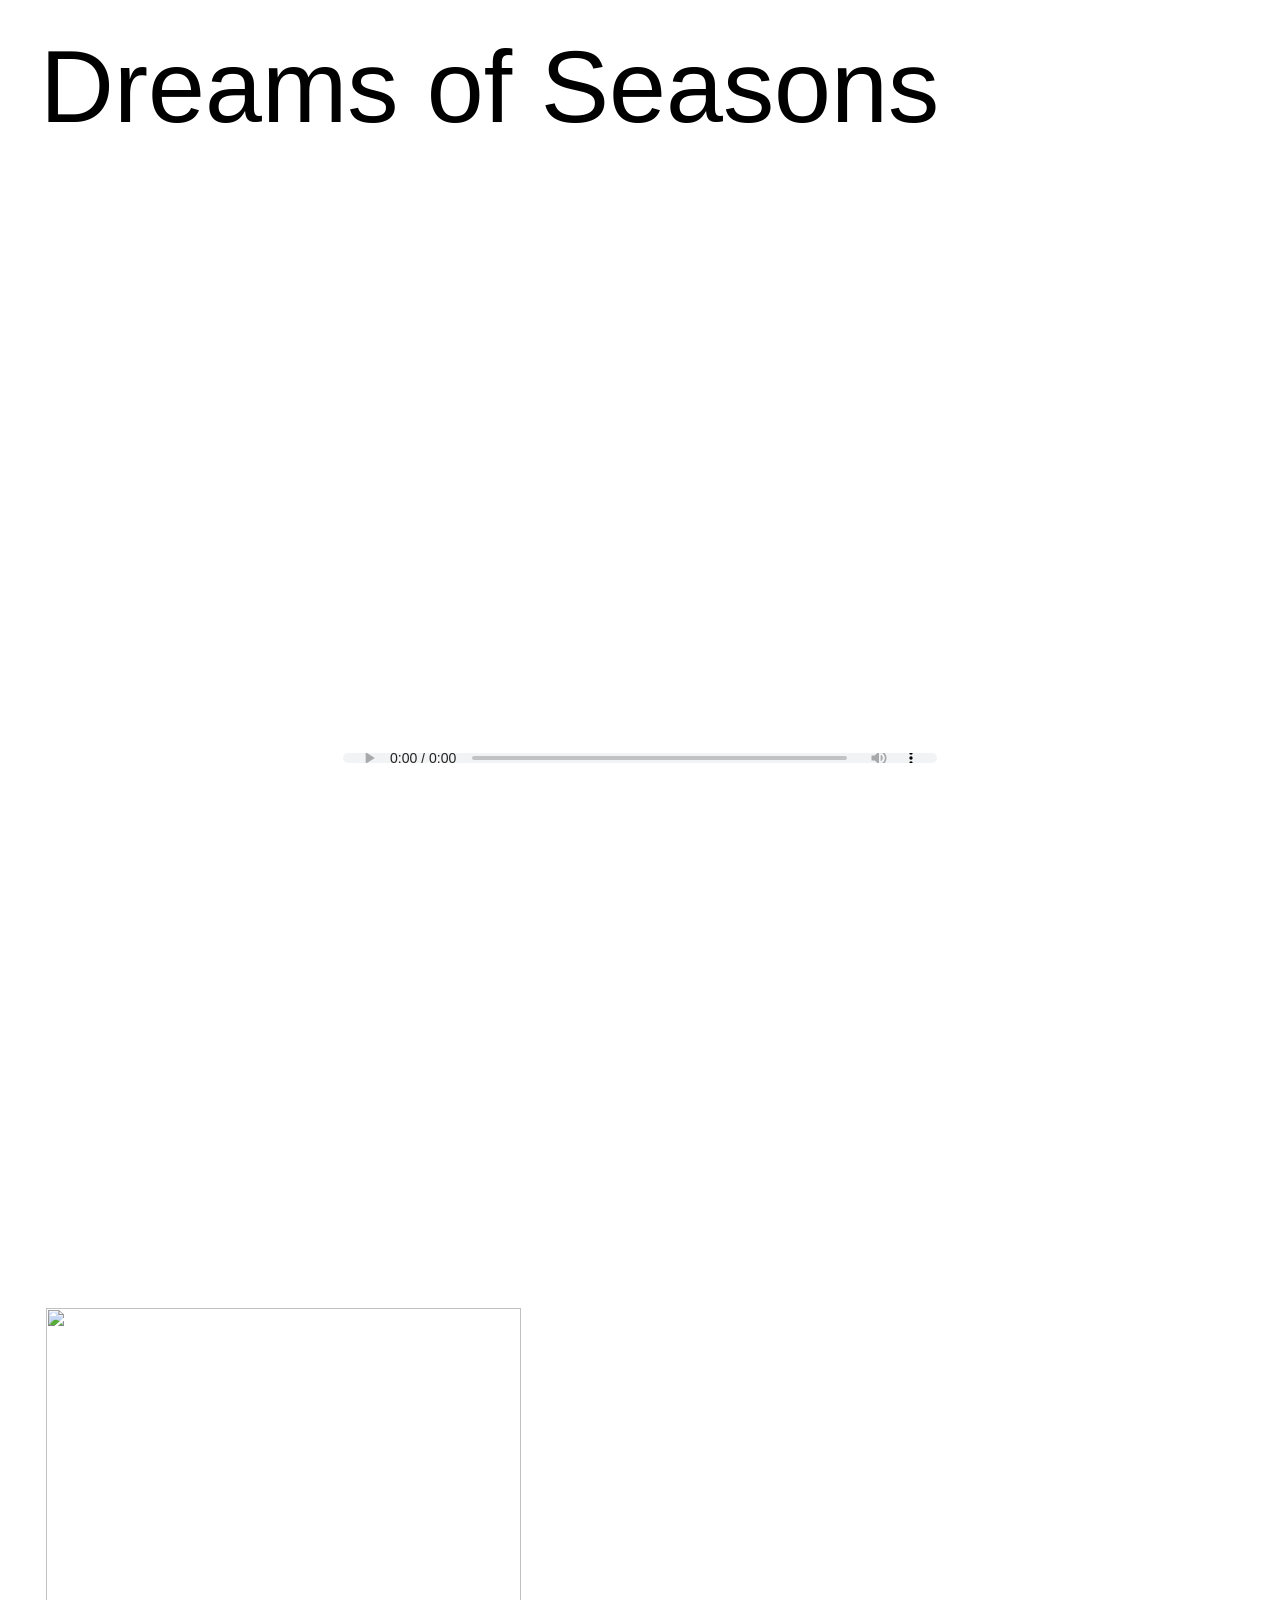
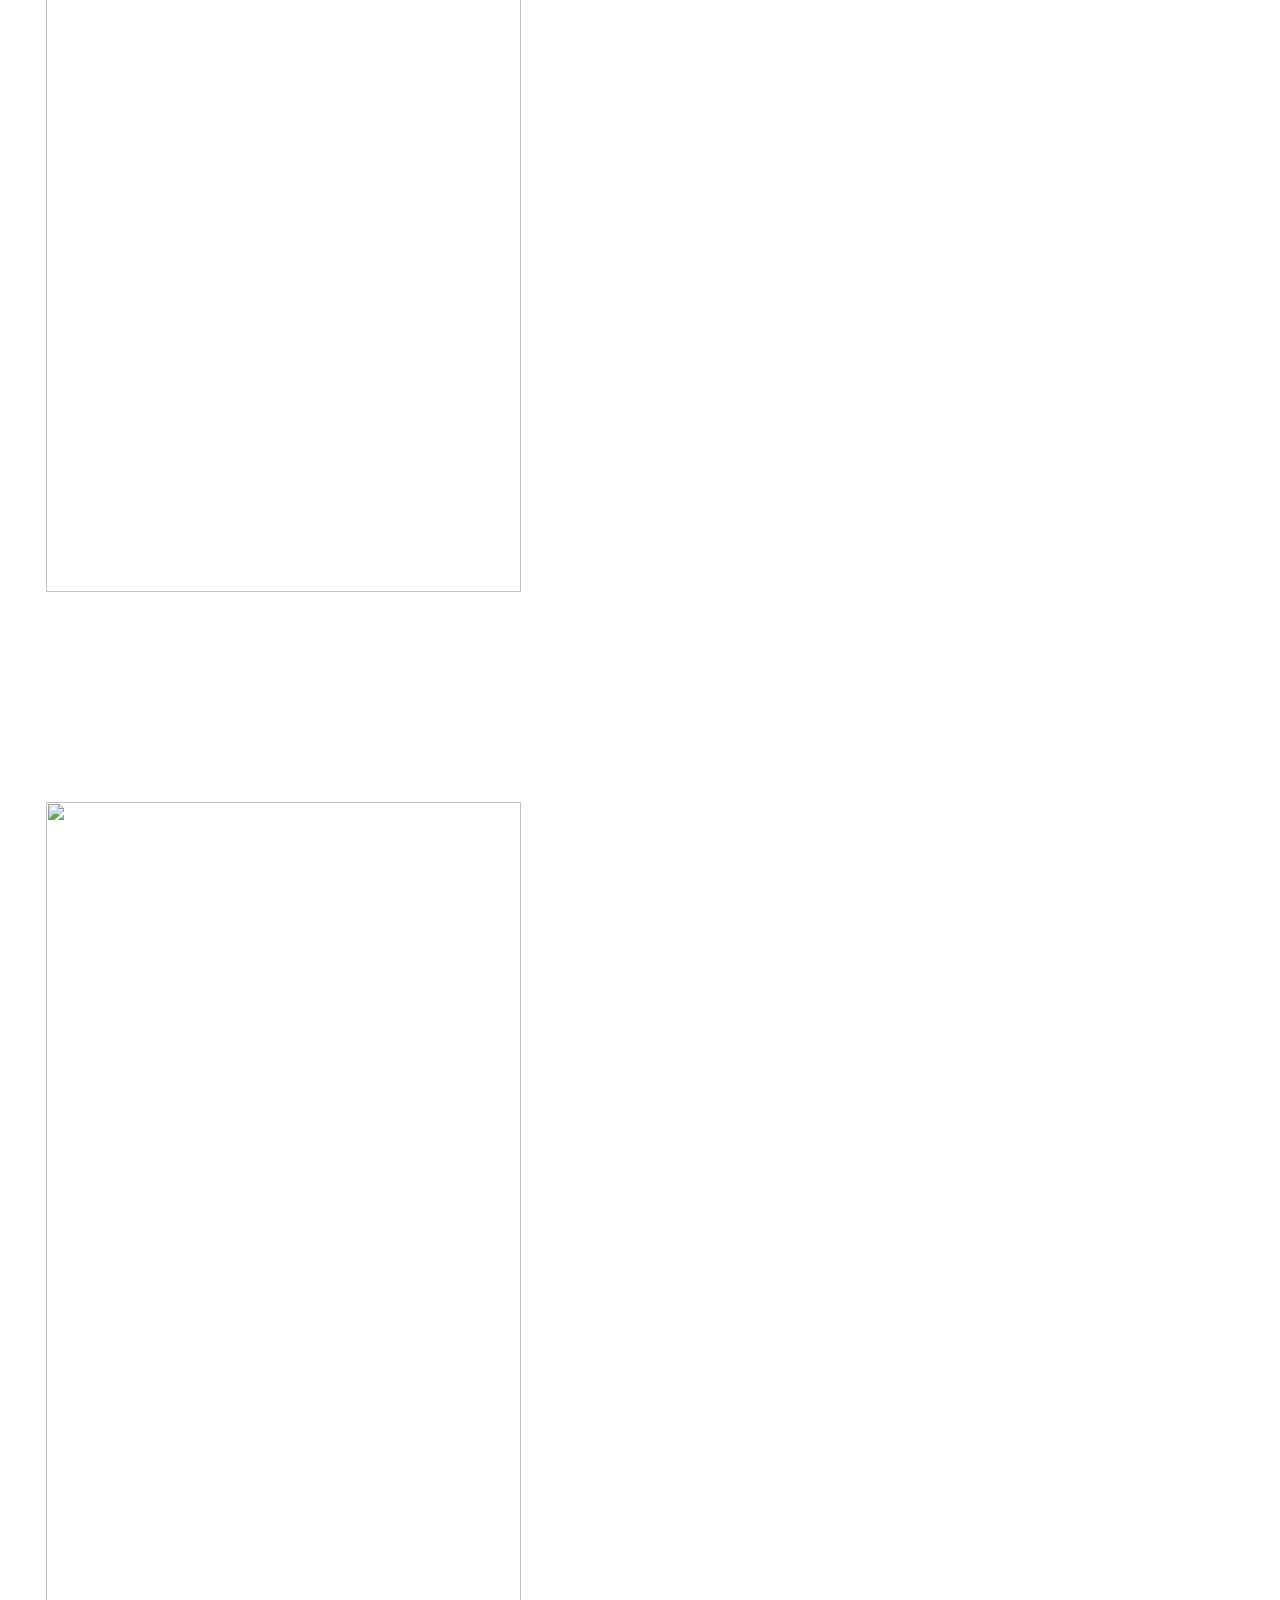
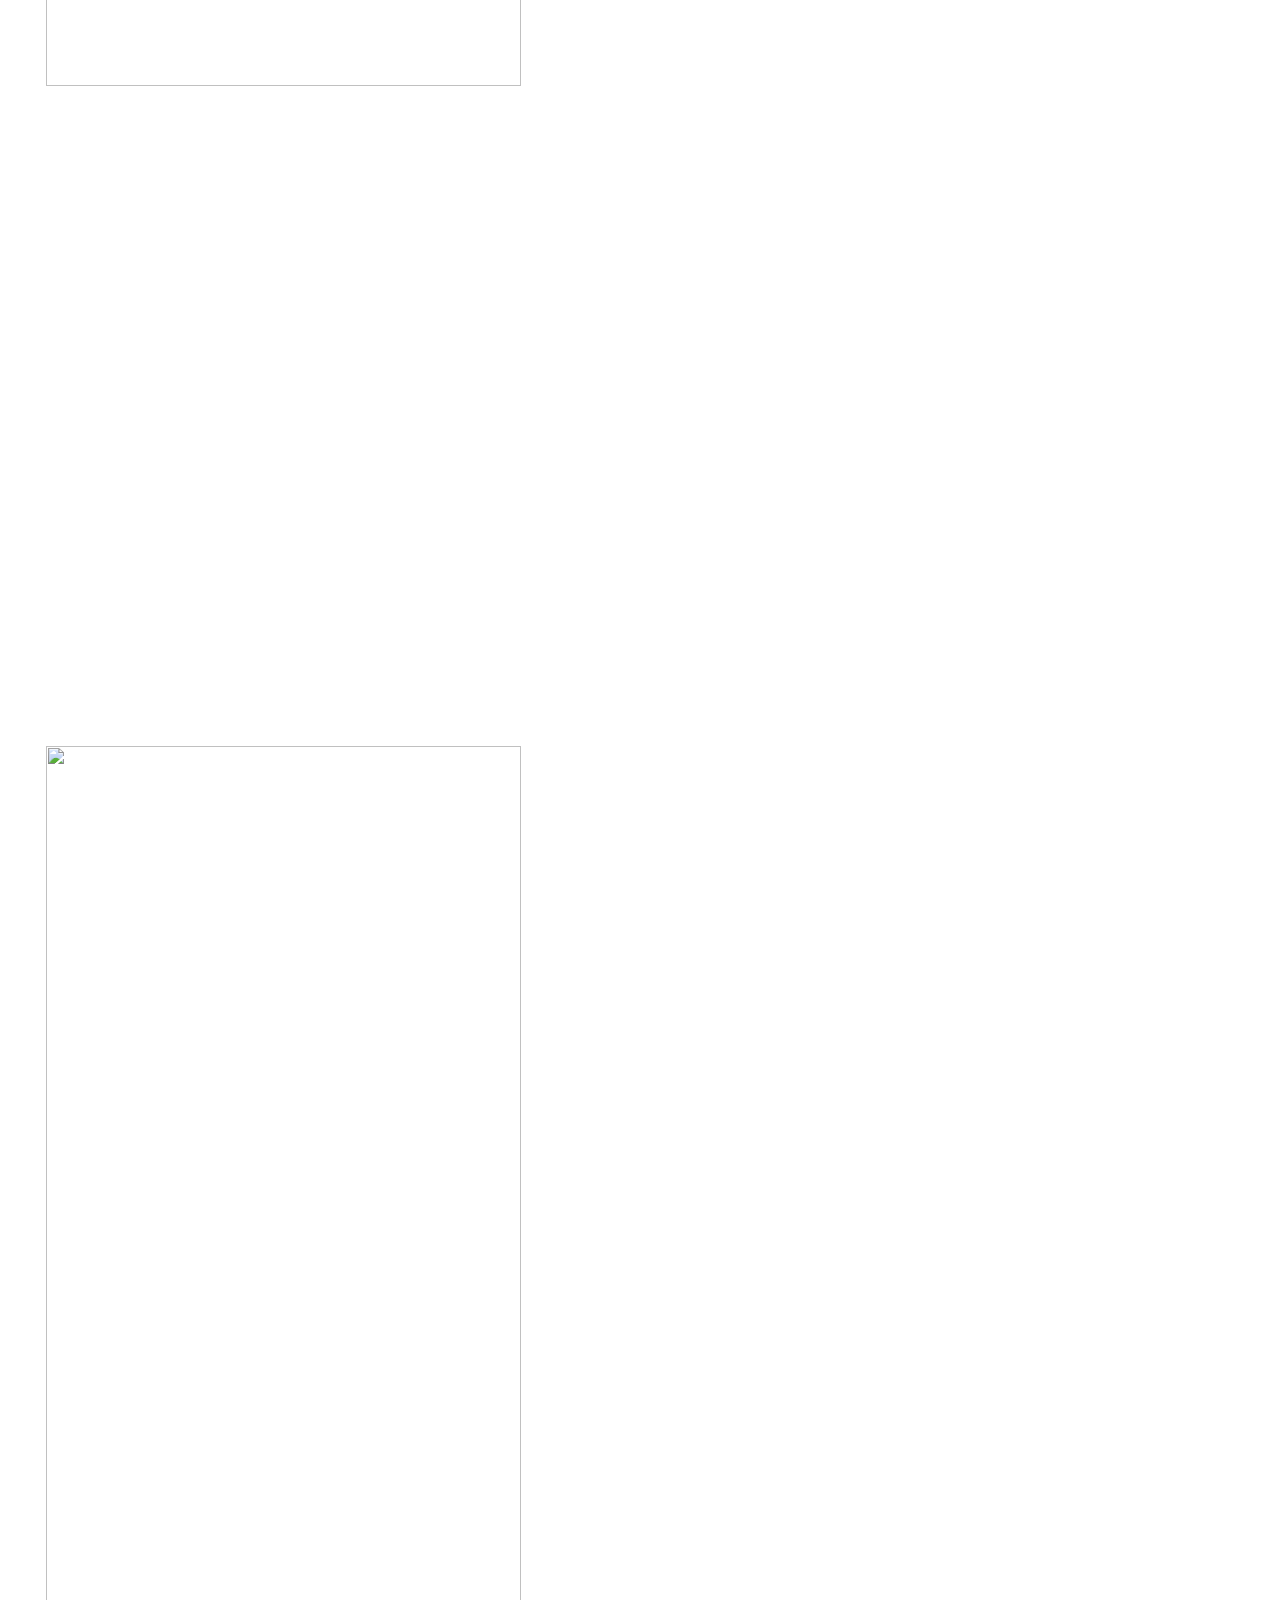
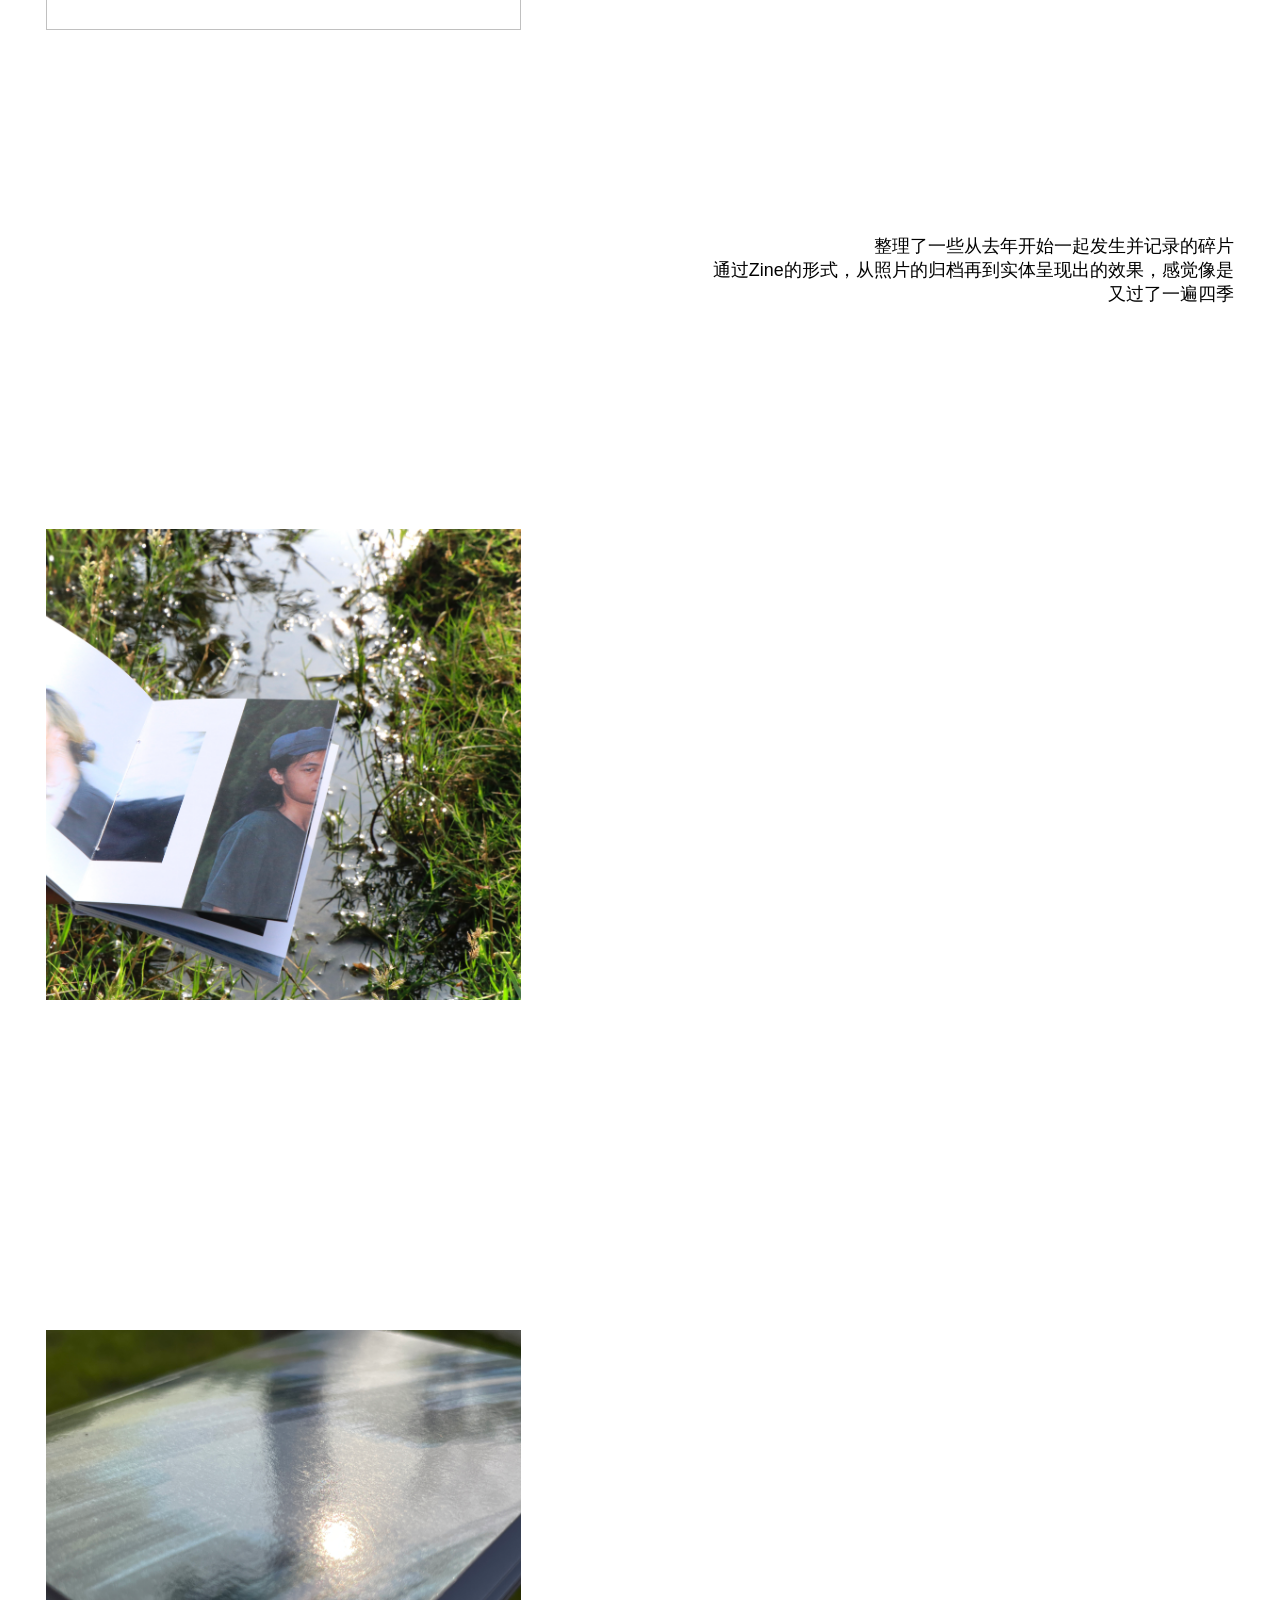
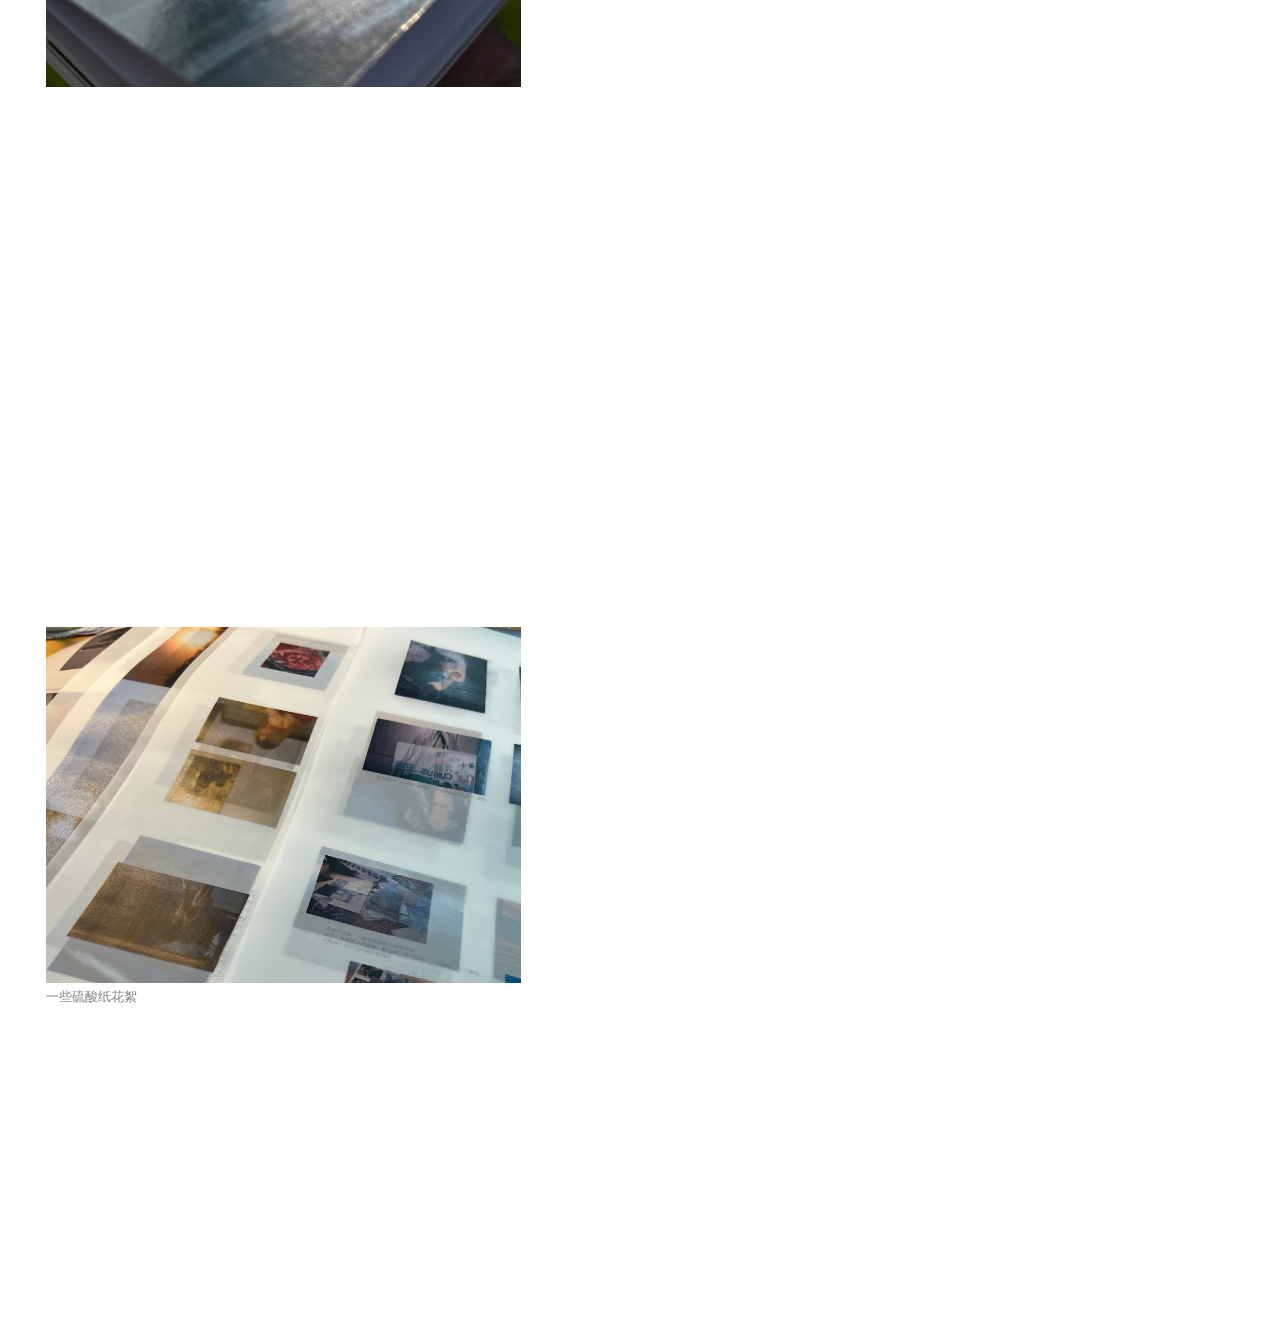
==== index.html @ c3b4e610 "”-“" ====
<head>

    <script src="https://code.jquery.com/jquery-3.6.0.min.js"></script>

    <h1>Dreams of Seasons</h1>
    <p></p>

</head>

<div class="container">
    <div class="iframe-wrapper">
        <iframe src="https://online.fliphtml5.com/xwjvk/oxmd/" seamless="seamless" scrolling="no" frameborder="0" allowtransparency="true" allowfullscreen="true"></iframe>
    </div>
    <audio controls>
        <source src="细.mp3" type="audio/mpeg">
    </audio>
</div>

<div class="spacer"></div>


<div class="pic"  style="width:40%;">
    <img src="_MG_8404.jpg" style="max-width: 100%;">

</div>

<div class="spacer1"></div>

<div class="pic" style="width: 40%;">
    <img src="_MG_8403.jpg" style="max-width: 100%; ">
</div>
<div class="spacer"></div>
<div class="spacer"></div>

<div class="pic"  style="width:40%;">
    <img src="_MG_8416.jpg" style="max-width: 100%;">
</div>

<div class="spacer1"></div>


<div>
    <p style="text-align: right;">整理了一些从去年开始一起发生并记录的碎片<br>通过Zine的形式，从照片的归档再到实体呈现出的效果，感觉像是<br>又过了一遍四季</p>
</div>

<div class="spacer1"></div>

<div class="pic"  style="width:40%;">
    <img src="_MG_8412.jpg"  style="max-width: 100%;">
</div>


<div class="spacer"></div>

<div class="pic"  style="width:40%;">
    <img src="IMG_4720.JPG"  style="max-width: 100%;">
</div>

<div class="spacer"></div>
<div class="spacer1"></div>
<div class="pic"  style="width:40%;">
    <img src="liu.JPG" alt="用心排版的硫酸纸~为了省一丢丢预算" style="max-width: 100%;">
    <p class="caption">一些硫酸纸花絮</p>
</div>

<div class="spacer"></div>



<body>
<title>小谷和DJ的四季图鉴</title>

</body>





<link rel="stylesheet" href="./website.css">
---- website.css ----
.container {
  display: flex;
  flex-direction: column;
  justify-content: center;
  align-items: center;
  height: 100vh;
}
.container {
  margin-top: -90px; /* 调整此处的值来使容器向上移动 */
}
.iframe-wrapper {
  width: 50%;
  height: 50%;
  position: relative;
}

iframe {
  width: 100%;
  height: 100%;
}

audio {
  margin-top: 10px; /* 调整此处的值 */
  width: 50%; /* 调整宽度的百分比 */
  height: 10px; /* 调整高度的像素值 */
}

.pic1 {
  width: 40%;
  float: right;
}


.caption {
  color: gray;
  font-size: smaller;
  margin-top: 5px; /* 调整此处的数值以增加间距 */
}

.spacer {
  margin-top: 5px; /* 在元素顶部创建 10px 的空白 */
  padding-bottom: 5px; /* 在元素底部创建 20px 的空白 */
  height: 320px; /* 创建一个高度为 50px 的空白元素 */
}
.spacer1{
  margin-top: 5px; /* 在元素顶部创建 10px 的空白 */
  padding-bottom: 5px; /* 在元素底部创建 20px 的空白 */
  height: 200px; /* 创建一个高度为 50px 的空白元素 */
}
.spacer2{
  margin-top: 5px; /* 在元素顶部创建 10px 的空白 */
  padding-bottom: 5px; /* 在元素底部创建 20px 的空白 */
  height: 150px; /* 创建一个高度为 50px 的空白元素 */
}

body {
  overflow: auto;
}


.page {
  position: relative;
  overflow: hidden;
}

.img-container {
  position: absolute;
  top: 0;
  bottom: 0;
  left: 0;
  right: 0;
}

.img-container img {
  width: 100%;
  height: 100%;
  object-fit: cover;
}




@font-face {
font-family: 'nb_akademie_stdregular';
src: url('../fonts/nb_akademie_std_regular-webfont-webfont.woff2') format('woff2'),
url('../fonts/nb_akademie_std_regular-webfont-webfont.woff') format('woff');
font-weight: normal;
font-style: normal;

}

*{
margin: ;
padding: 0;
font-family: 'nb_akademie_stdregular', sans-serif;
font-weight: normal;
}

::selection {
background: yellow; /* WebKit/Blink Browsers */
}
::-moz-selection {
background: yellow; /* Gecko Browsers */
}

html{
height: 100vh;
padding: 1.5vw 3vw 3vw 3vw;
}

a:link {
color: black;
text-decoration: none;
}

a:visited {
color: black;
text-decoration: none;
}

a:hover {
color: black;
text-decoration: none;
}

a:active {
color: black;
text-decoration: none;
}

img{
width: 100%;
}

/* GENERAL */

h1{
margin-left: -0.5vw;
}

h1, h1 p{
font-size: 8vw;
line-height: 9.4vw;
font-weight: normal;
}

h2, h2 p, span{
font-size: 3.7vw;
}

p{
font-size: 1.4vw;
margin-top: -0.45vw;
}

p > a {
text-decoration: underline !important;
}



/* FILTER */

#filter{
margin-top: -0.8vw;
margin-bottom: 4vw;
/* background-color: yellow; */
}

#filter ul:not(:first-child){
list-style: none;
display: none
}

/* #filter span{
display: inline-block;
margin-right: 1vw;
} */

#filter ul li, #filter ul li h2{
display: inline-block;
}

h1 {
  margin-bottom: 20px;
}
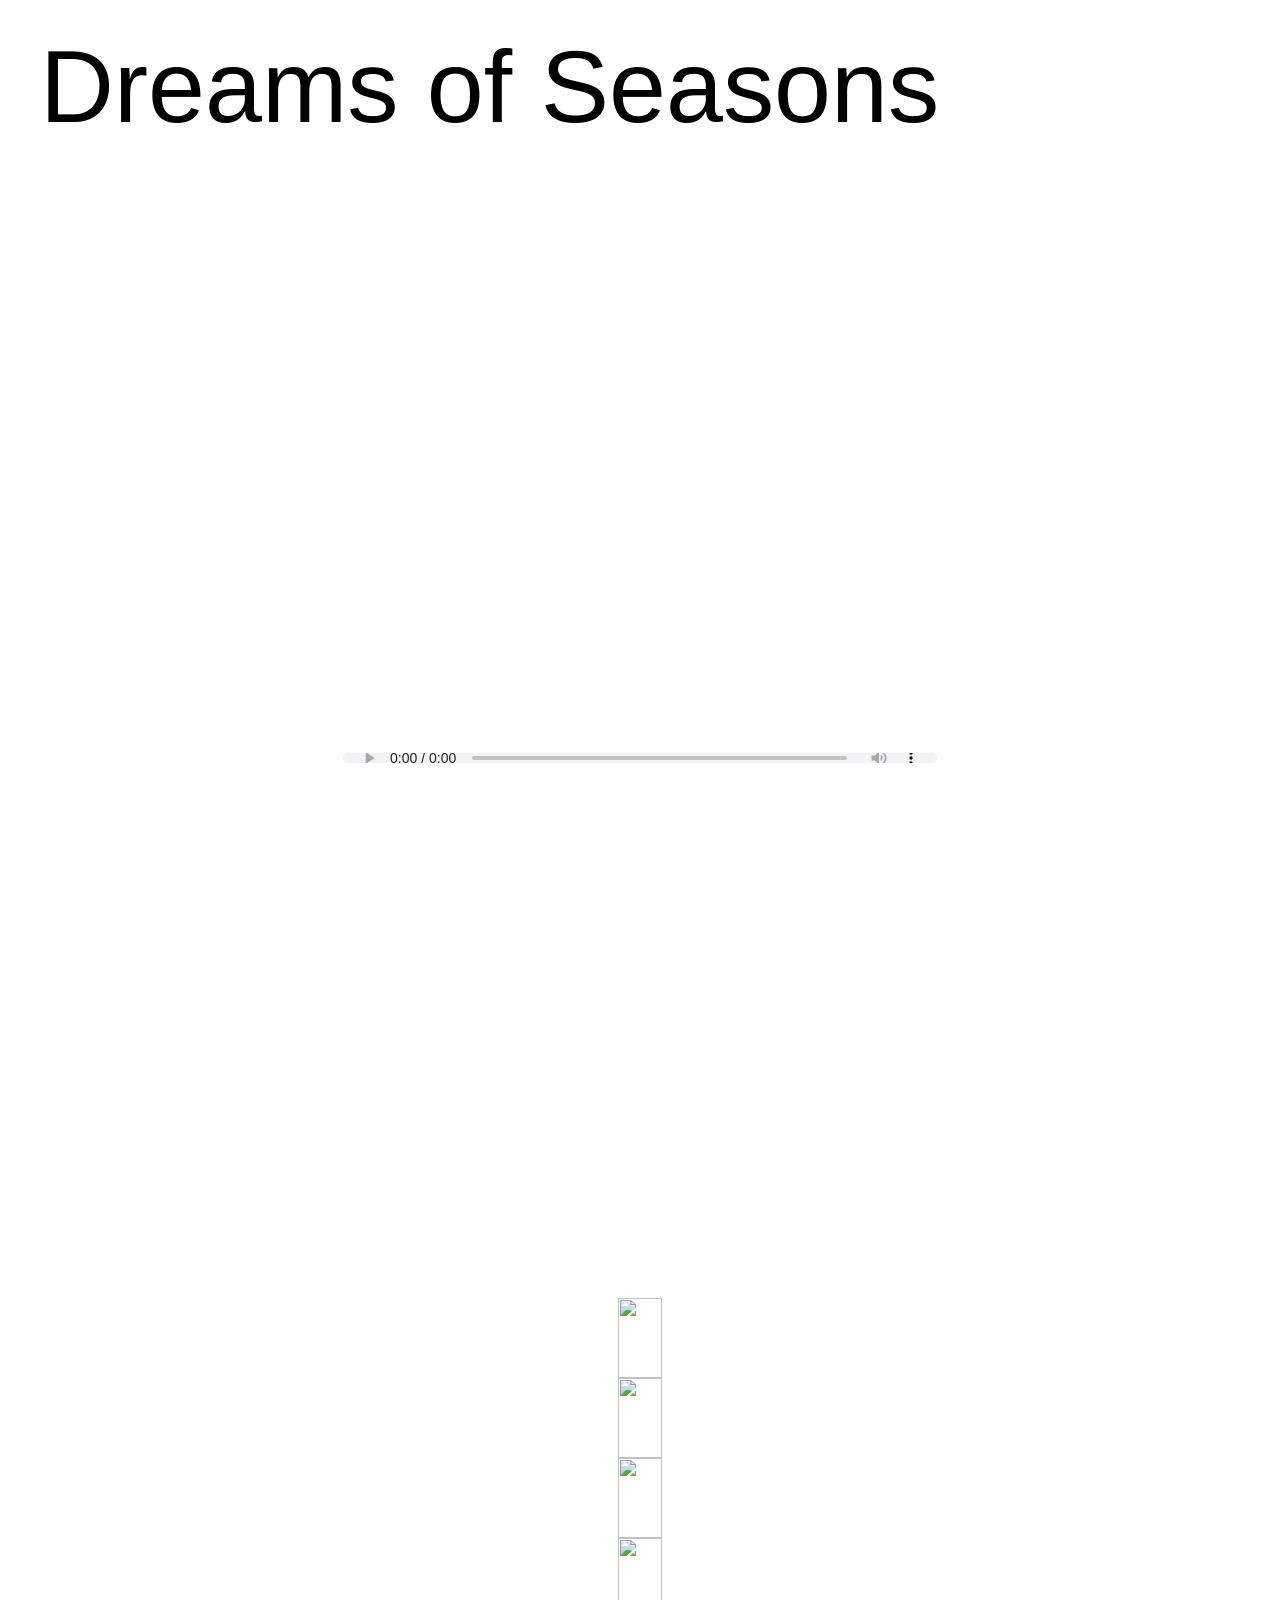
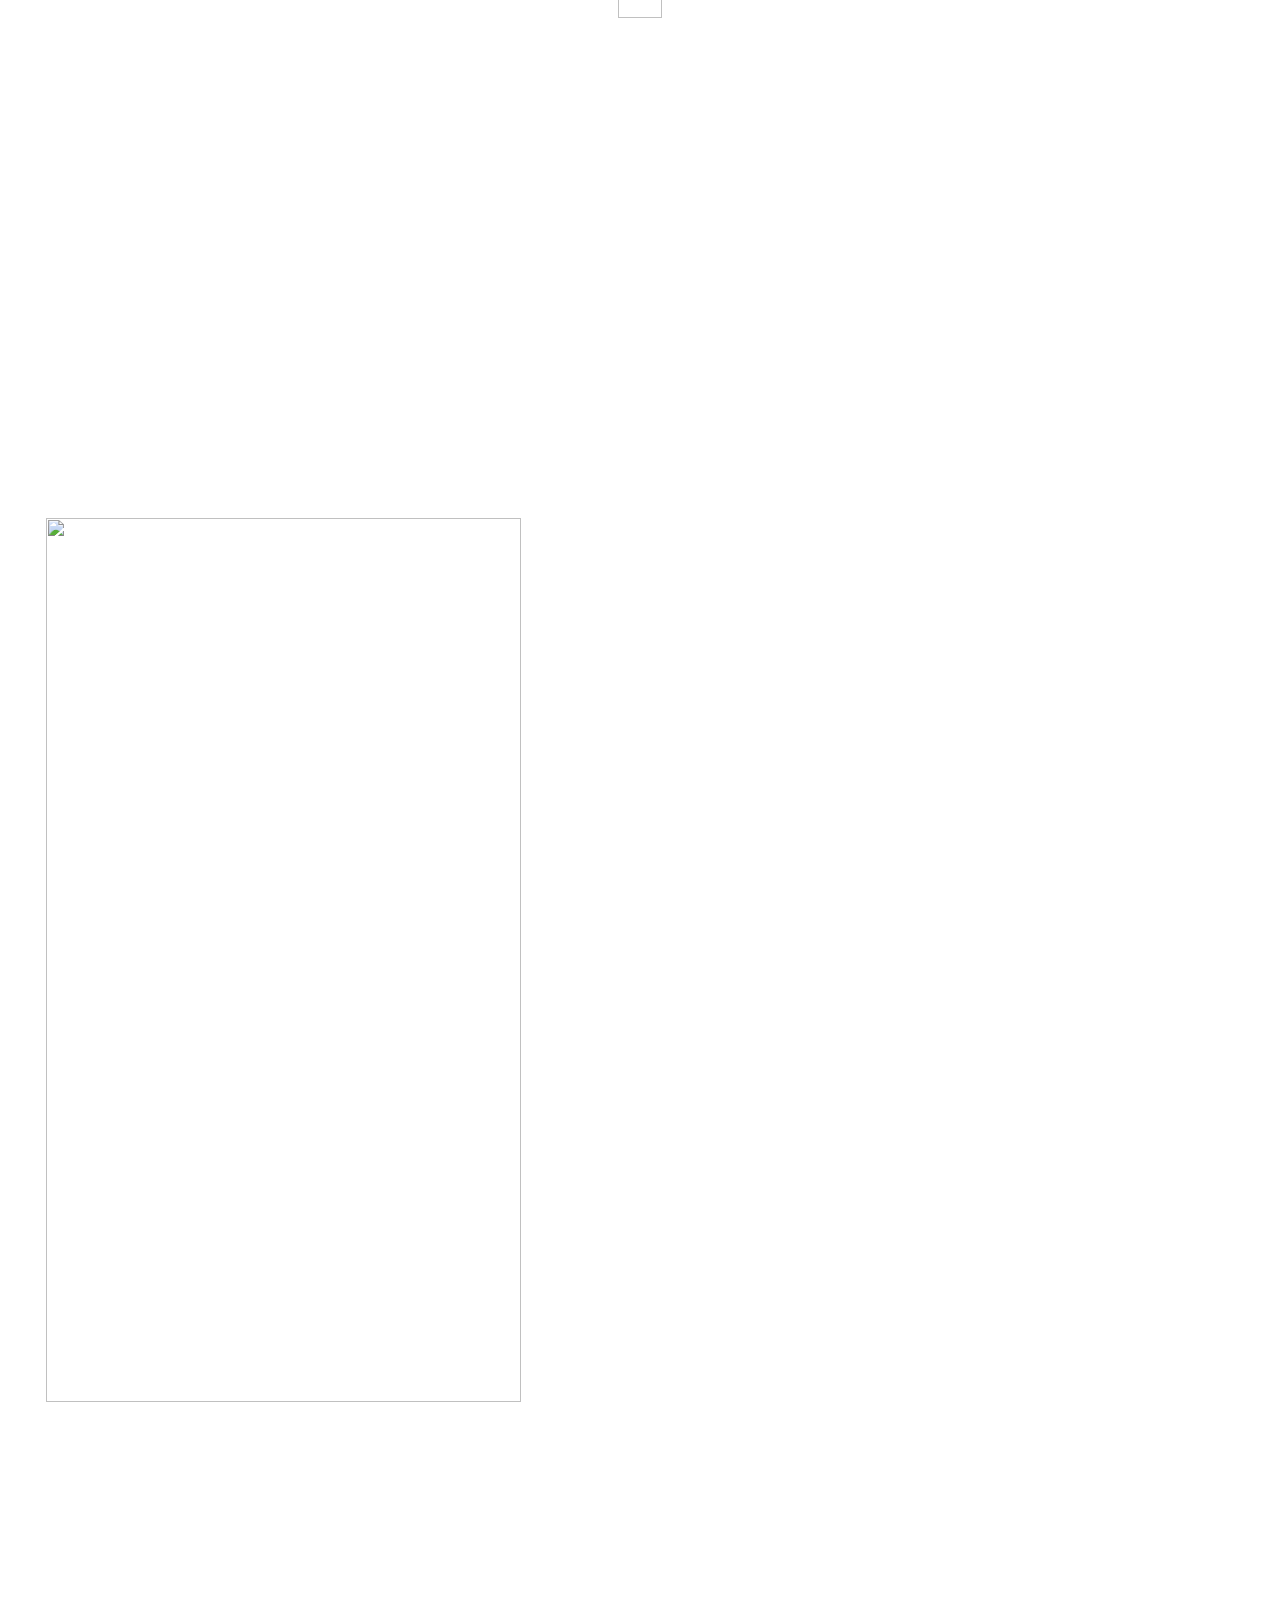
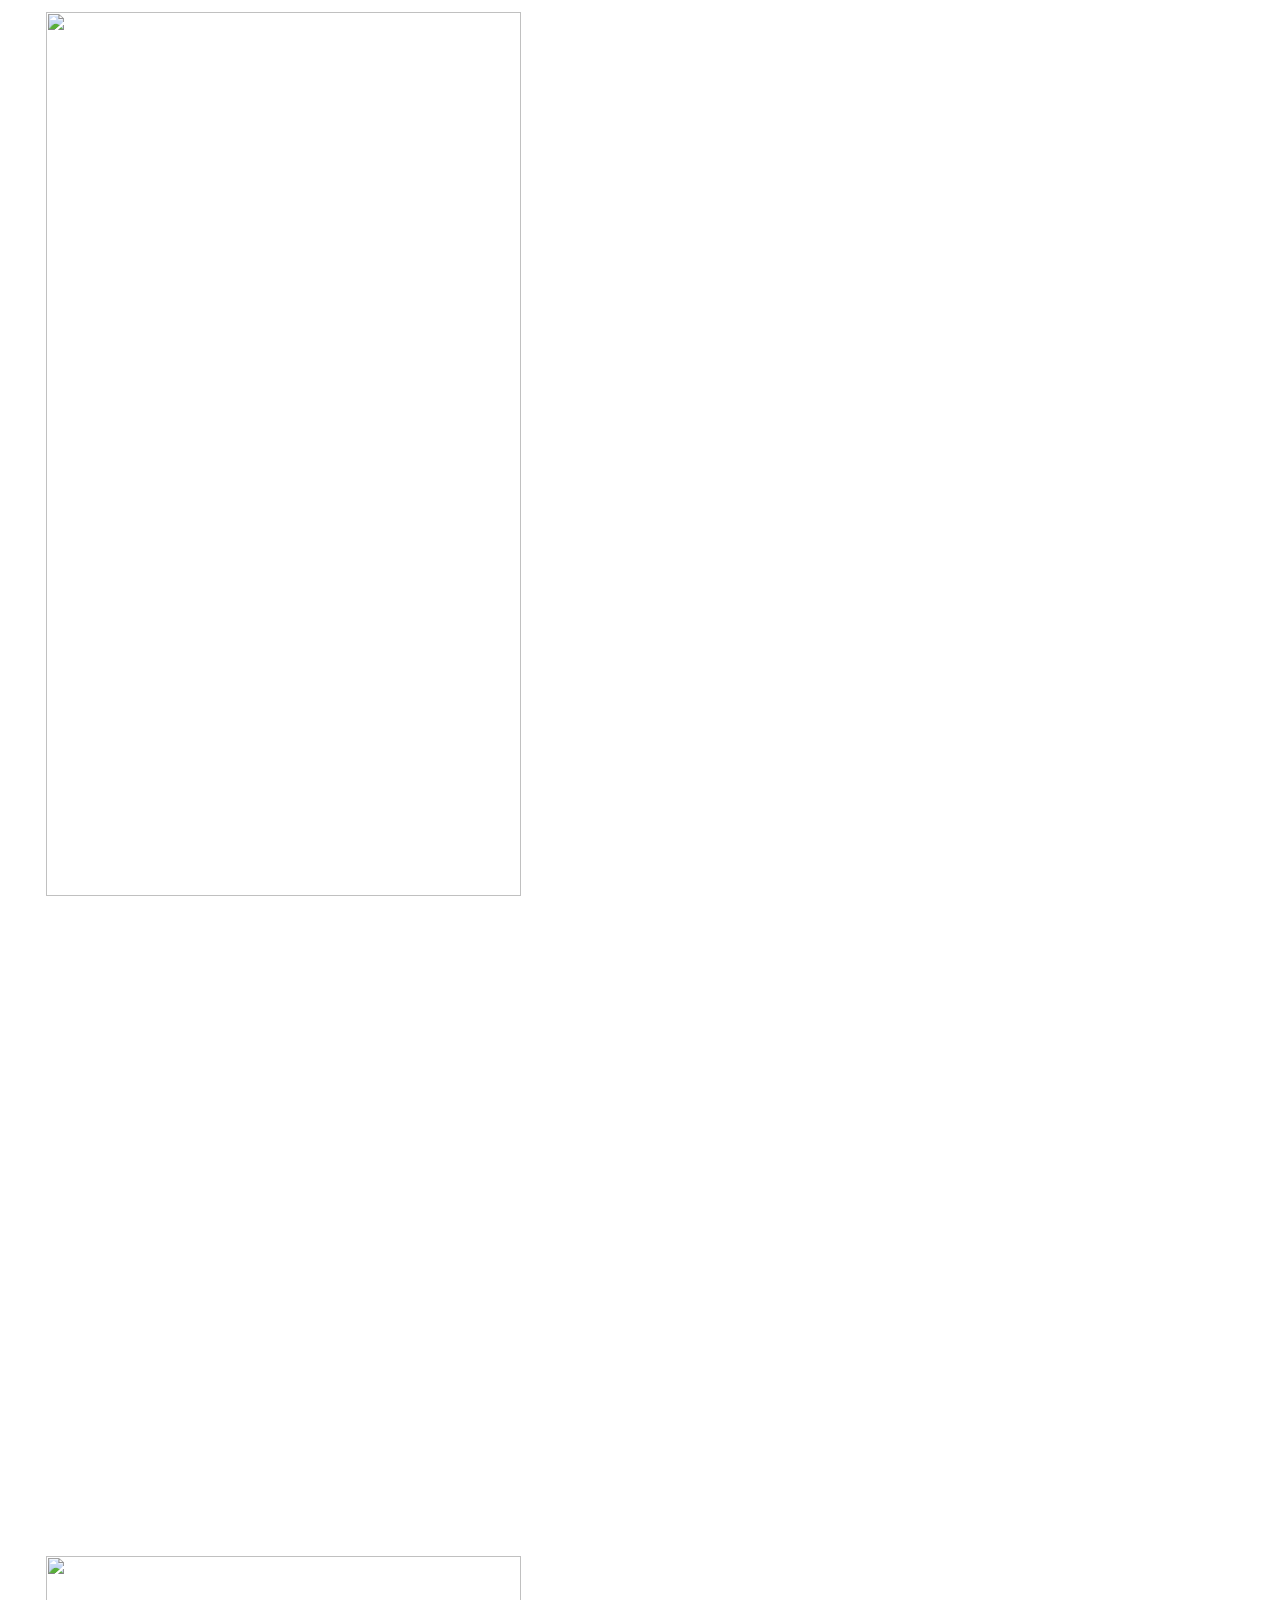
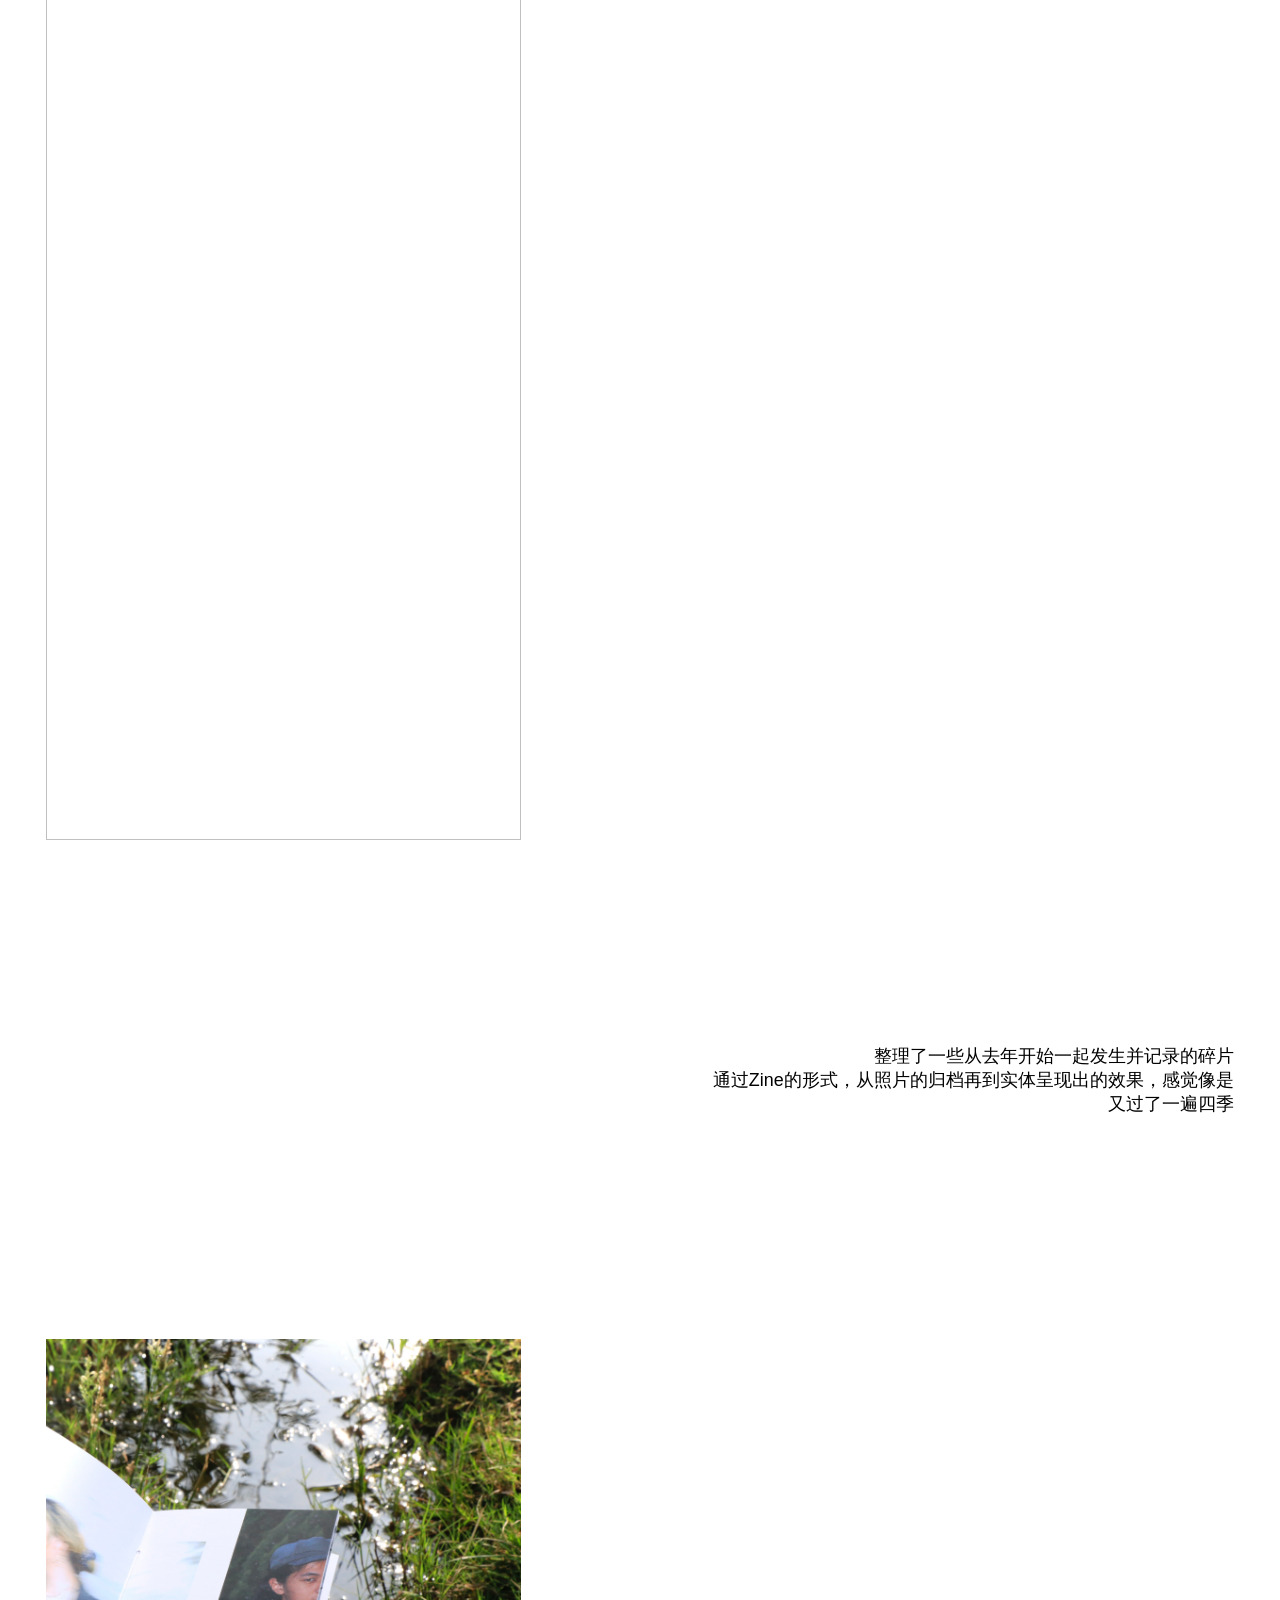
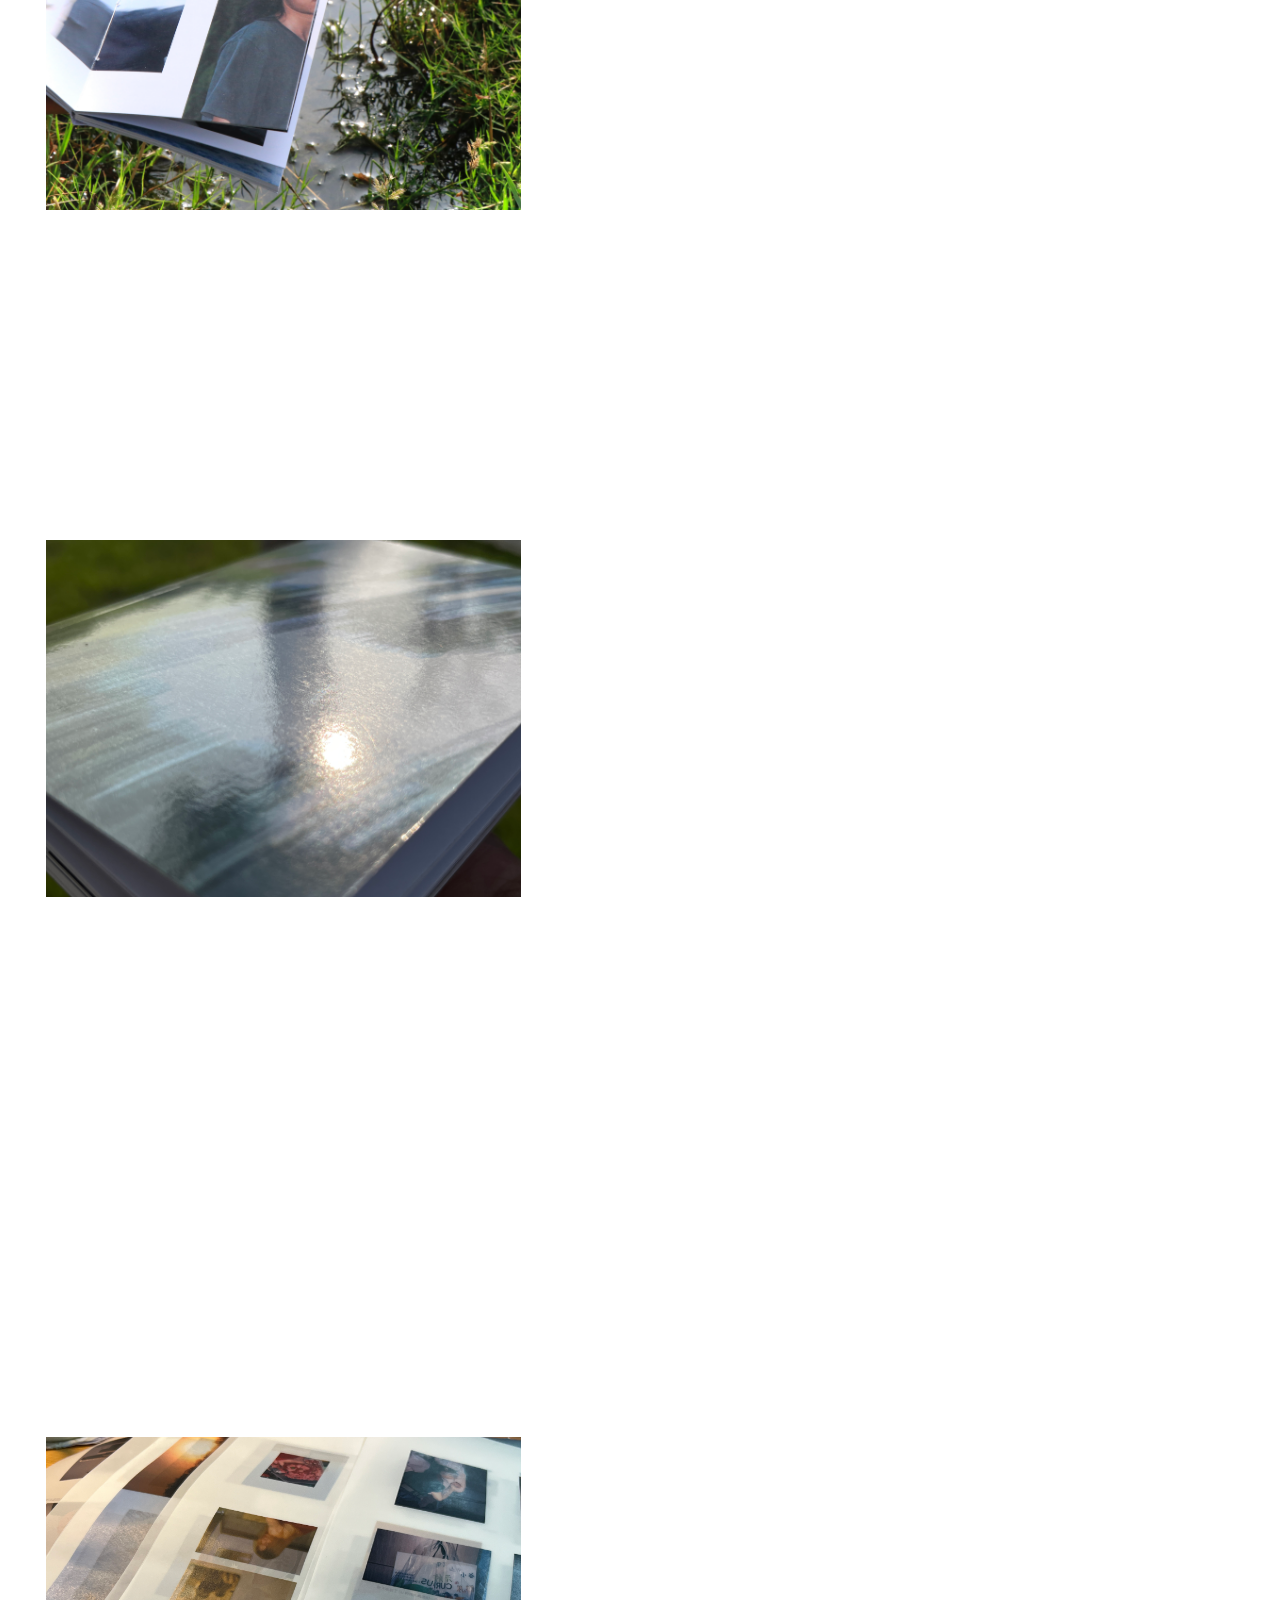
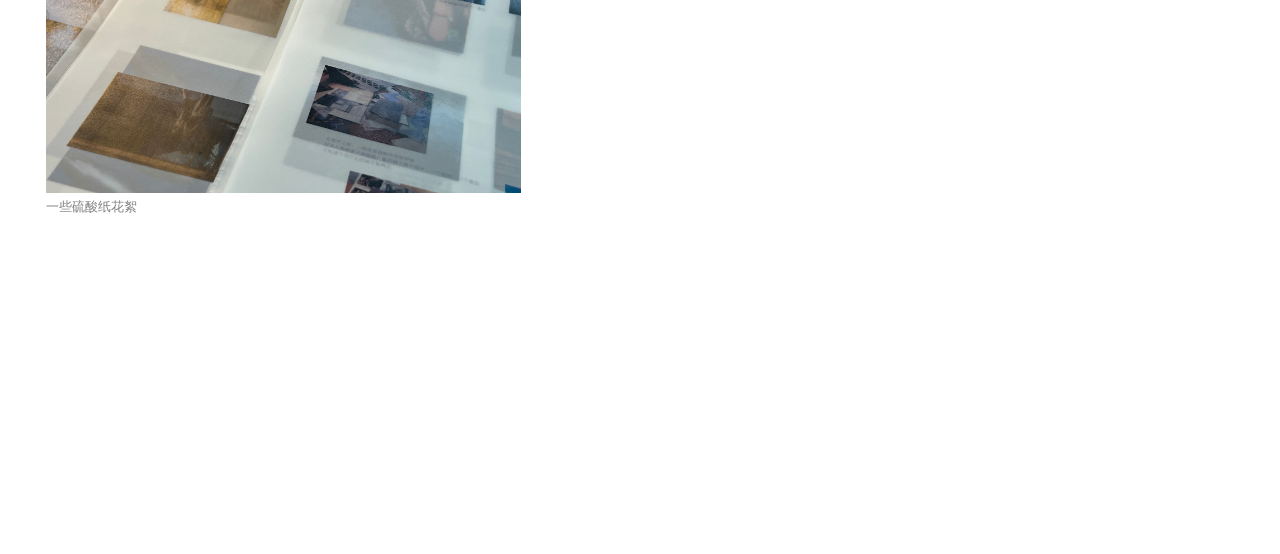
==== commit 29b07ee2: "”-“" ====
--- a/index.html
+++ b/index.html
@@ -16,10 +16,25 @@
     </audio>
 </div>
 
+
+
+<div class="container">
+    <div class="row">
+        <div class="column left-align">
+            <img src="_MG_8407.JPG">
+            <img src="_MG_8405.JPG">
+        </div>
+        <div class="column right-align">
+            <img src="_MG_8409.JPG">
+            <img src="_MG_8404.jpg">
+        </div>
+    </div>
+</div>
+
 <div class="spacer"></div>
 
 
-<div class="pic"  style="width:40%;">
+<div class="pic"  style="width:40%;height: auto;">
     <img src="_MG_8404.jpg" style="max-width: 100%;">
 
 </div>
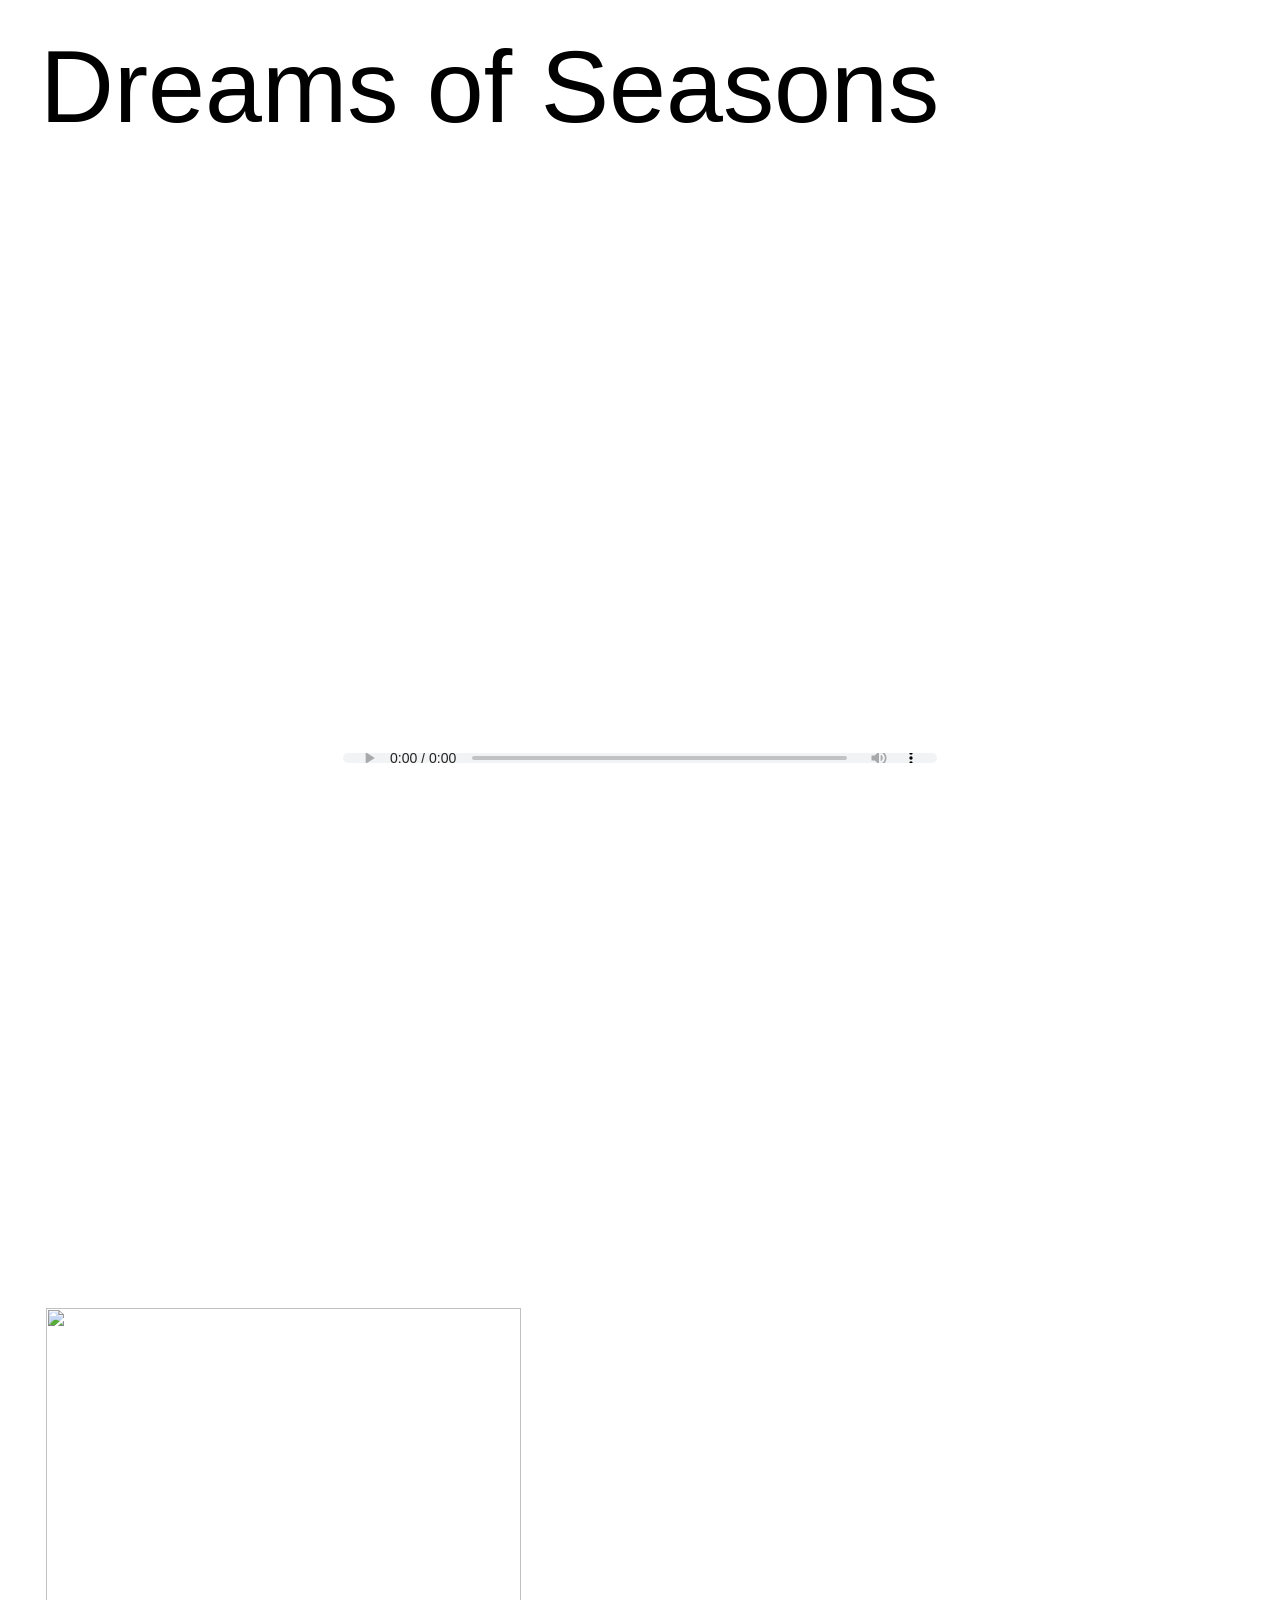
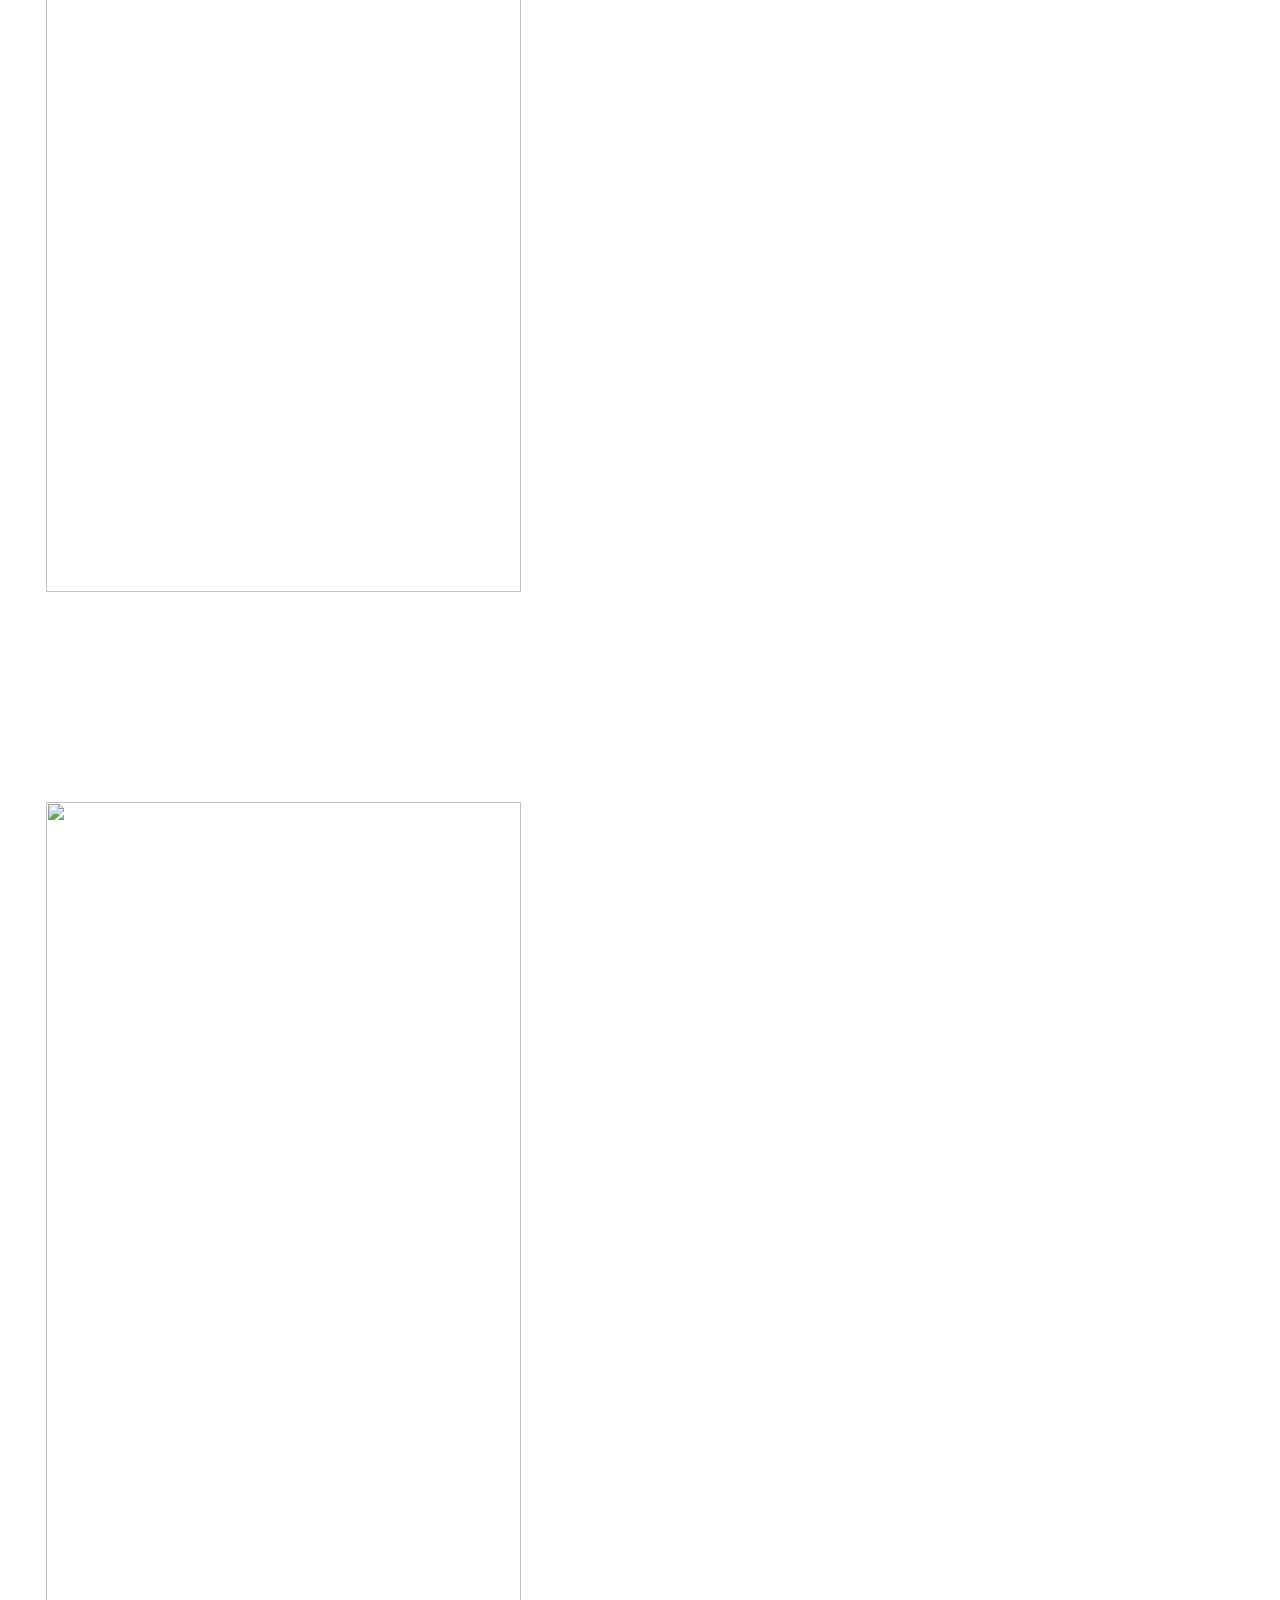
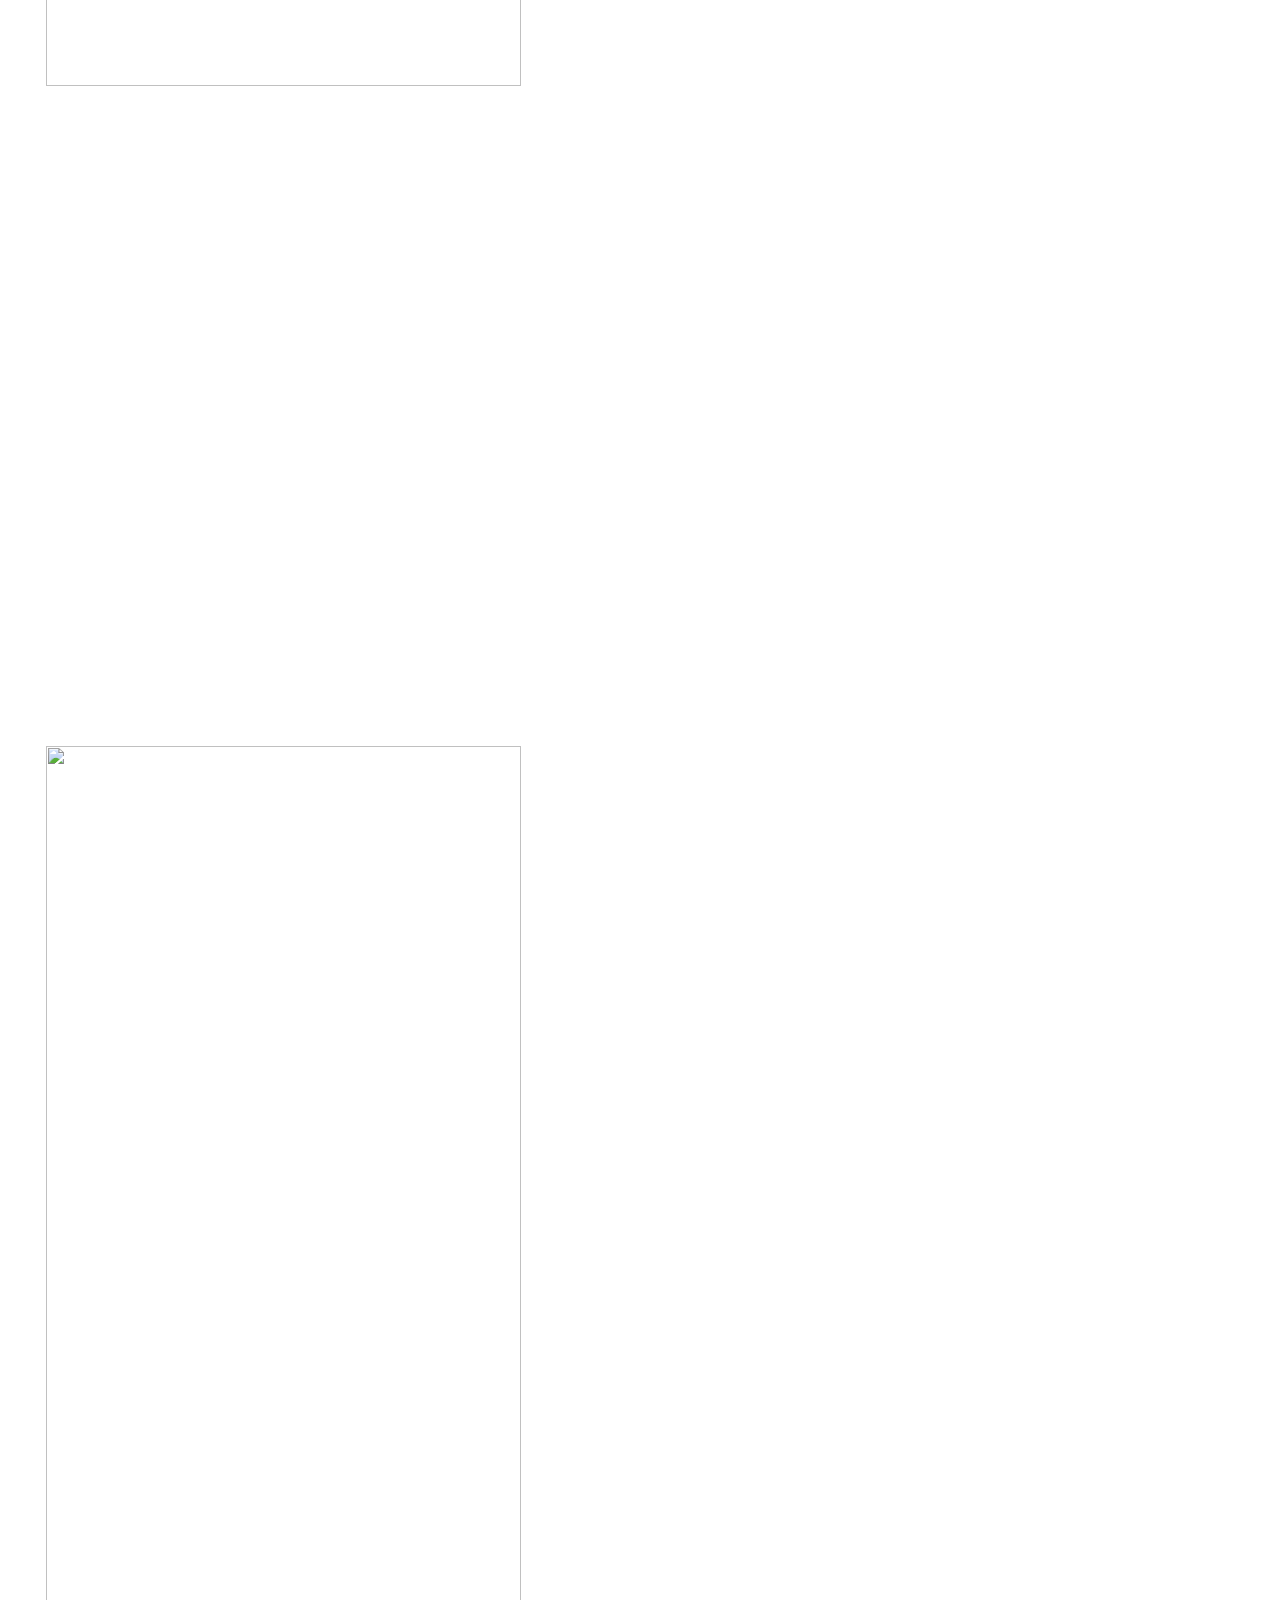
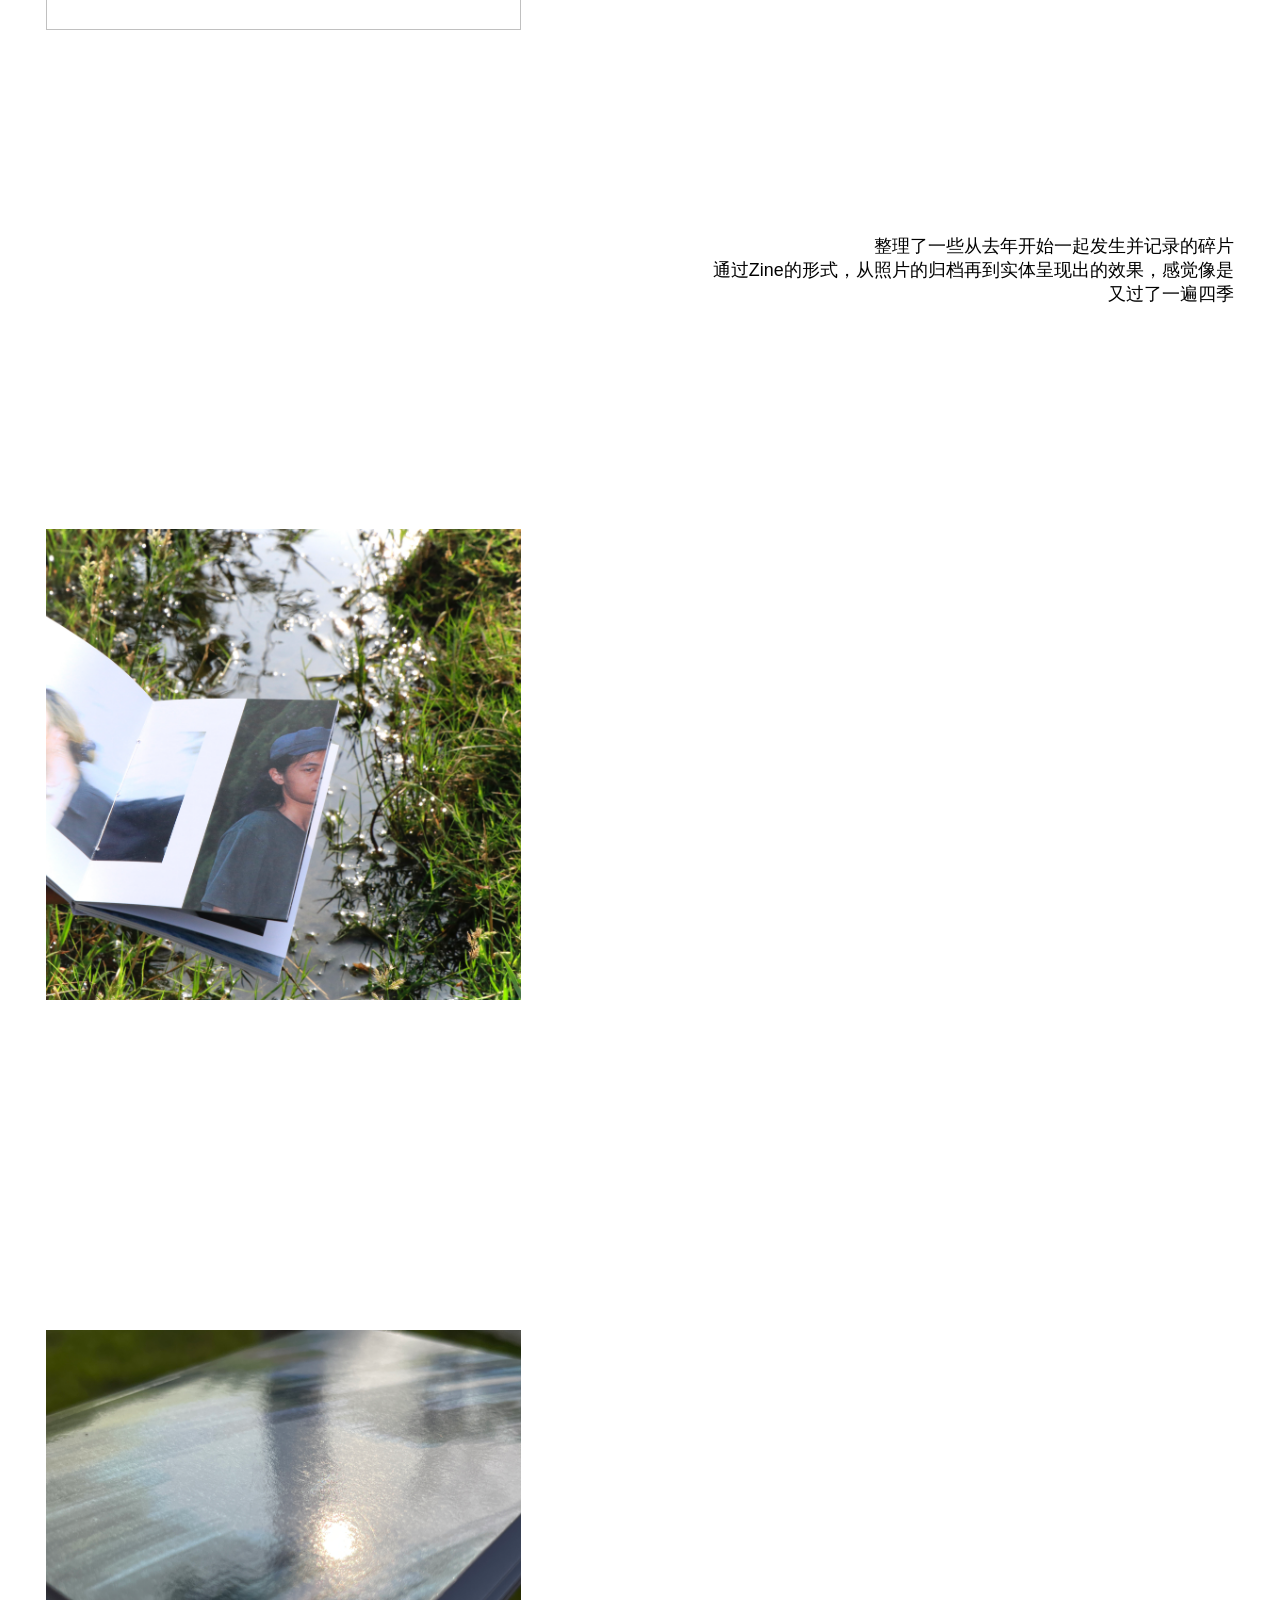
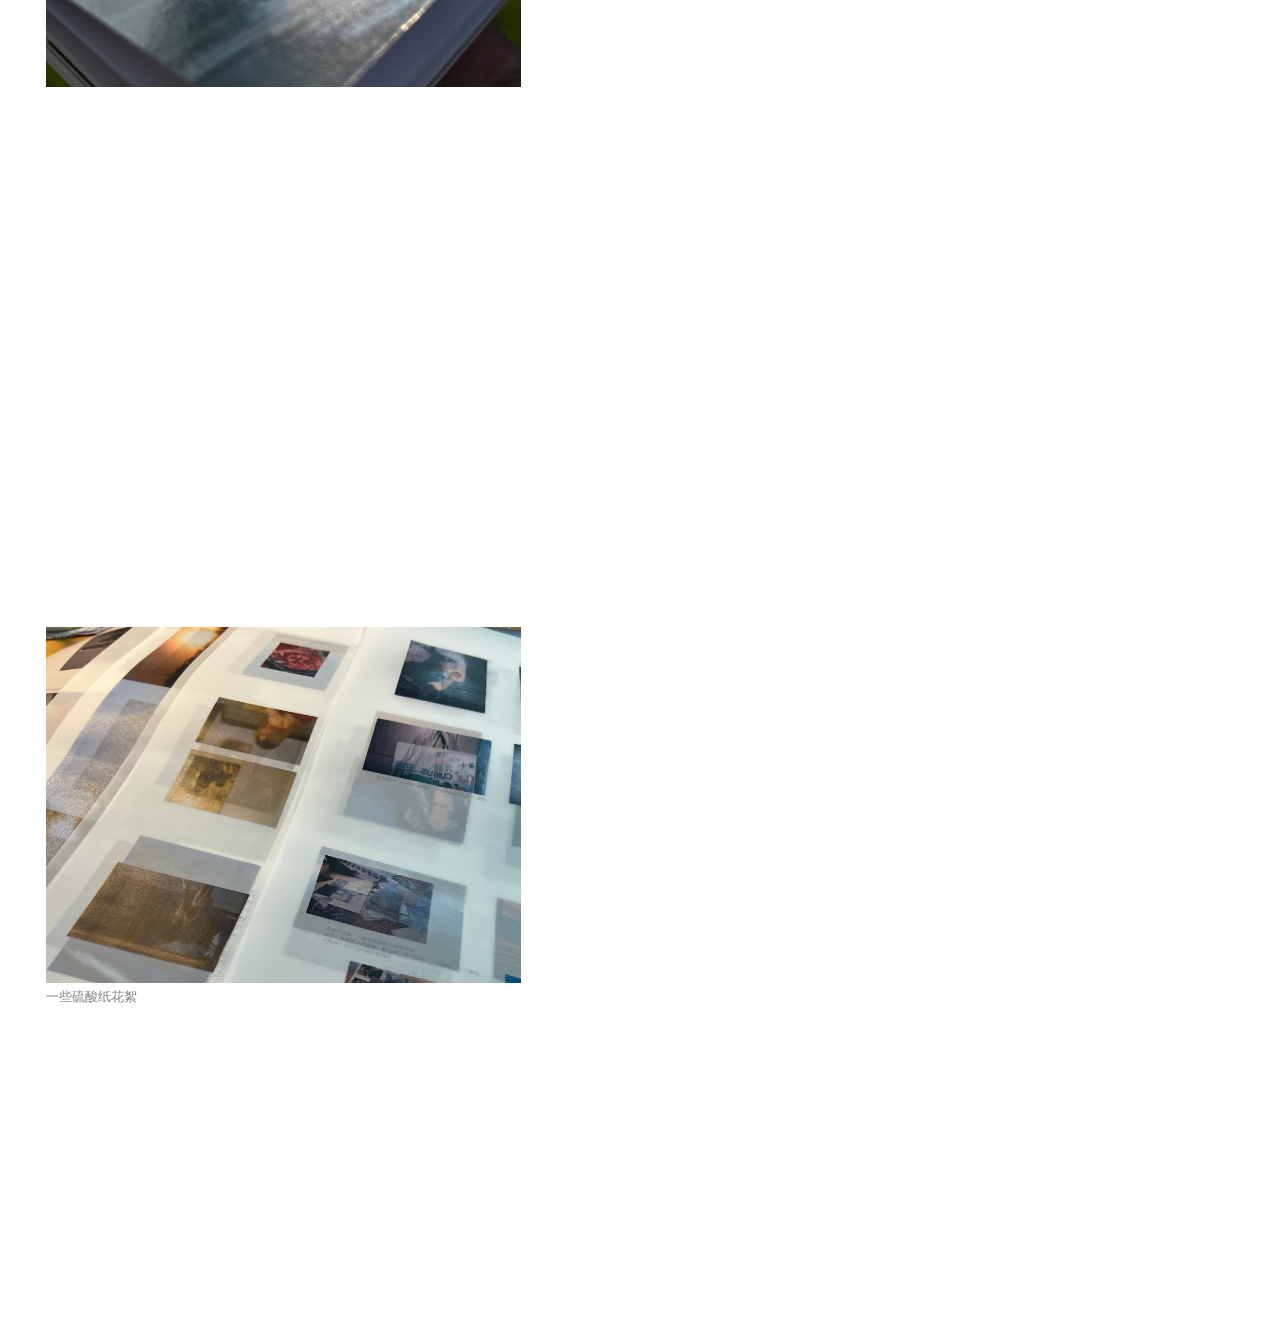
==== commit d27f5850: "”-“" ====
--- a/index.html
+++ b/index.html
@@ -14,21 +14,6 @@
     <audio controls>
         <source src="细.mp3" type="audio/mpeg">
     </audio>
-</div>
-
-
-
-<div class="container">
-    <div class="row">
-        <div class="column left-align">
-            <img src="_MG_8407.JPG">
-            <img src="_MG_8405.JPG">
-        </div>
-        <div class="column right-align">
-            <img src="_MG_8409.JPG">
-            <img src="_MG_8404.jpg">
-        </div>
-    </div>
 </div>
 
 <div class="spacer"></div>
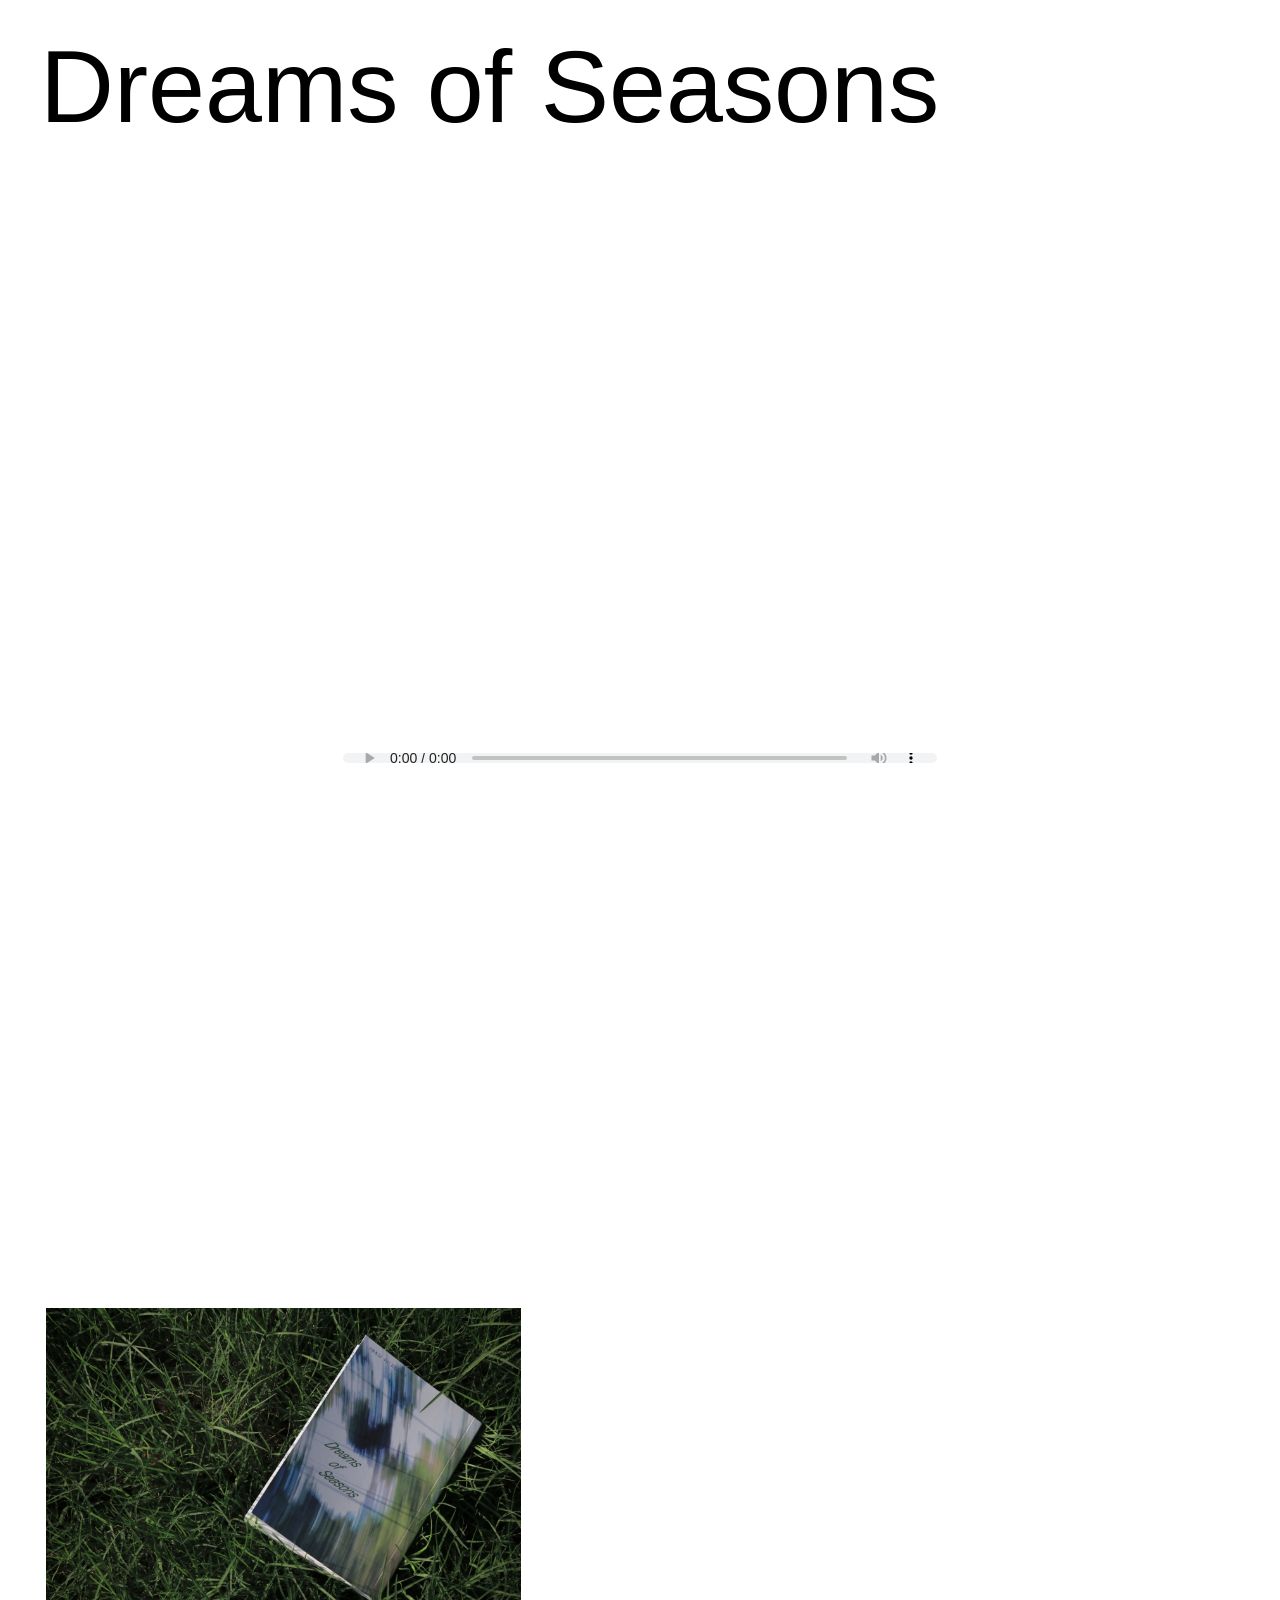
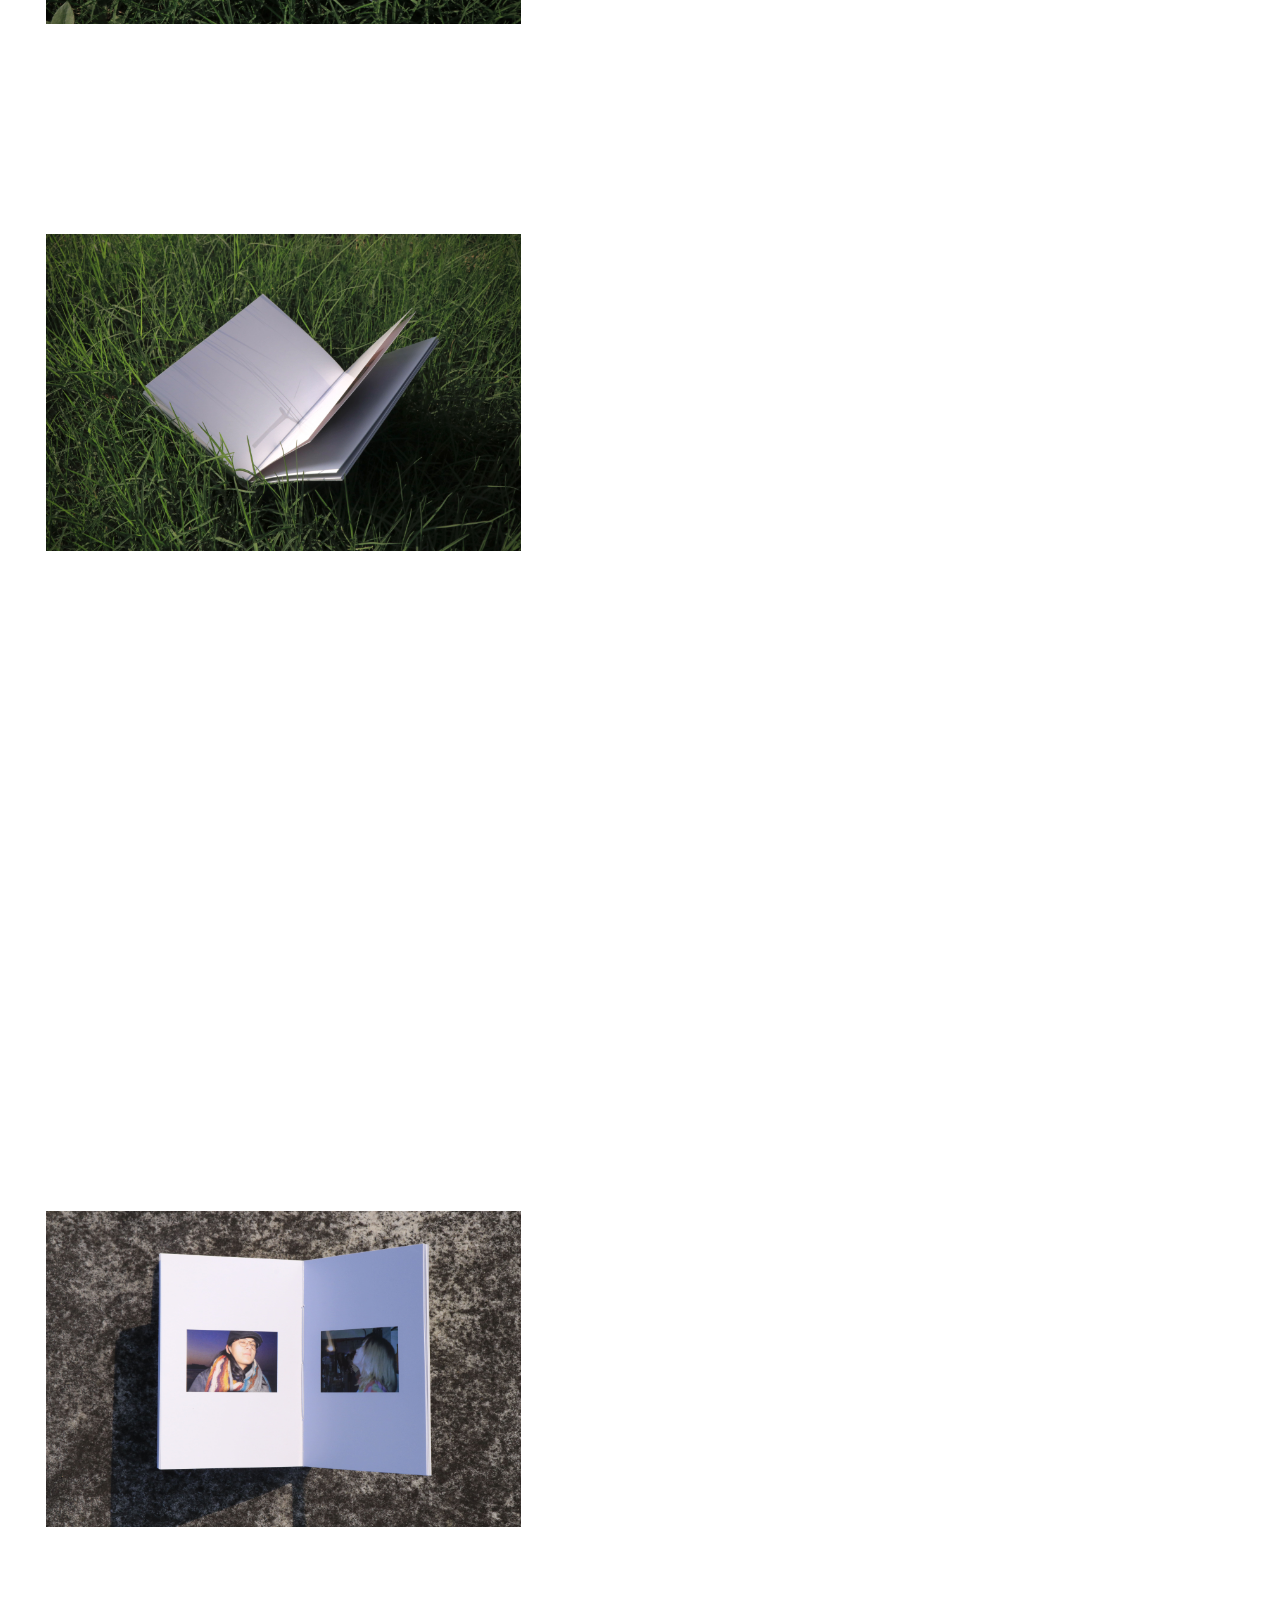
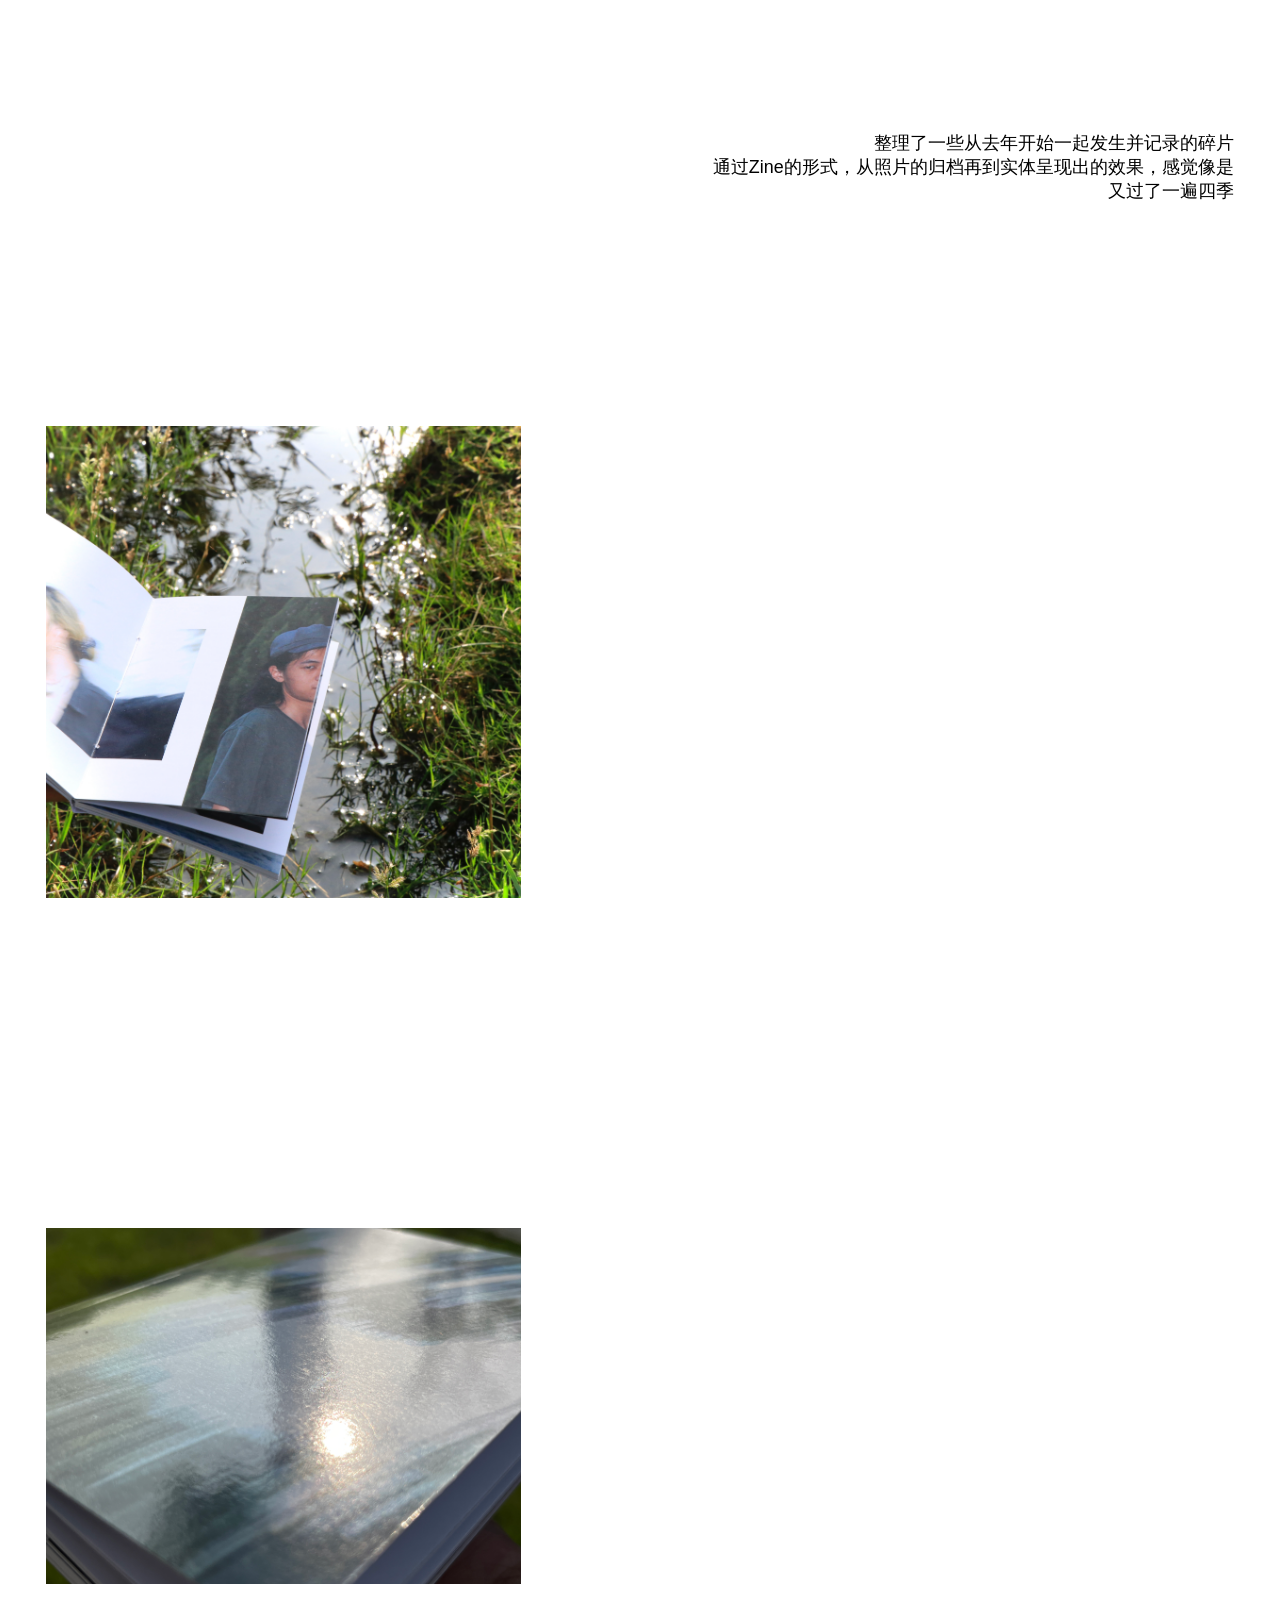
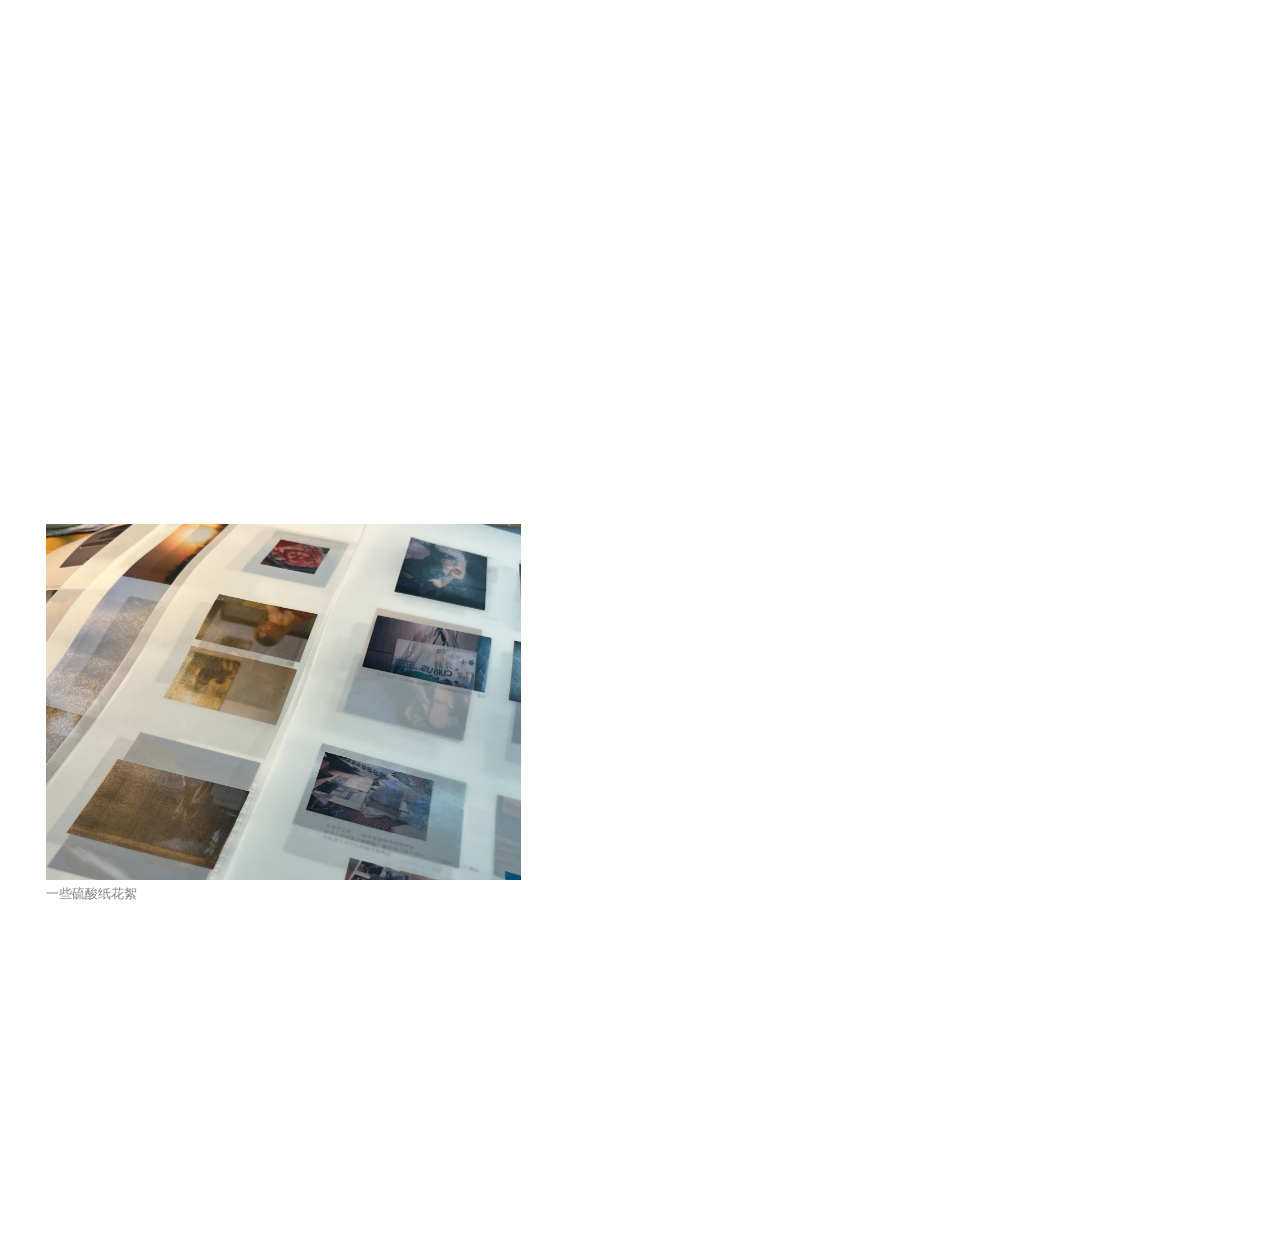
==== commit 96b7f0af: "”-“" ====
--- a/index.html
+++ b/index.html
@@ -20,20 +20,20 @@
 
 
 <div class="pic"  style="width:40%;height: auto;">
-    <img src="_MG_8404.jpg" style="max-width: 100%;">
+    <img src="书2.jpg" style="max-width: 100%;">
 
 </div>
 
 <div class="spacer1"></div>
 
 <div class="pic" style="width: 40%;">
-    <img src="_MG_8403.jpg" style="max-width: 100%; ">
+    <img src="书.jpg" style="max-width: 100%; ">
 </div>
 <div class="spacer"></div>
 <div class="spacer"></div>
 
 <div class="pic"  style="width:40%;">
-    <img src="_MG_8416.jpg" style="max-width: 100%;">
+    <img src="书3.jpg" style="max-width: 100%;">
 </div>
 
 <div class="spacer1"></div>
@@ -46,7 +46,7 @@
 <div class="spacer1"></div>
 
 <div class="pic"  style="width:40%;">
-    <img src="_MG_8412.jpg"  style="max-width: 100%;">
+    <img src="河流.jpg"  style="max-width: 100%;">
 </div>
 
 
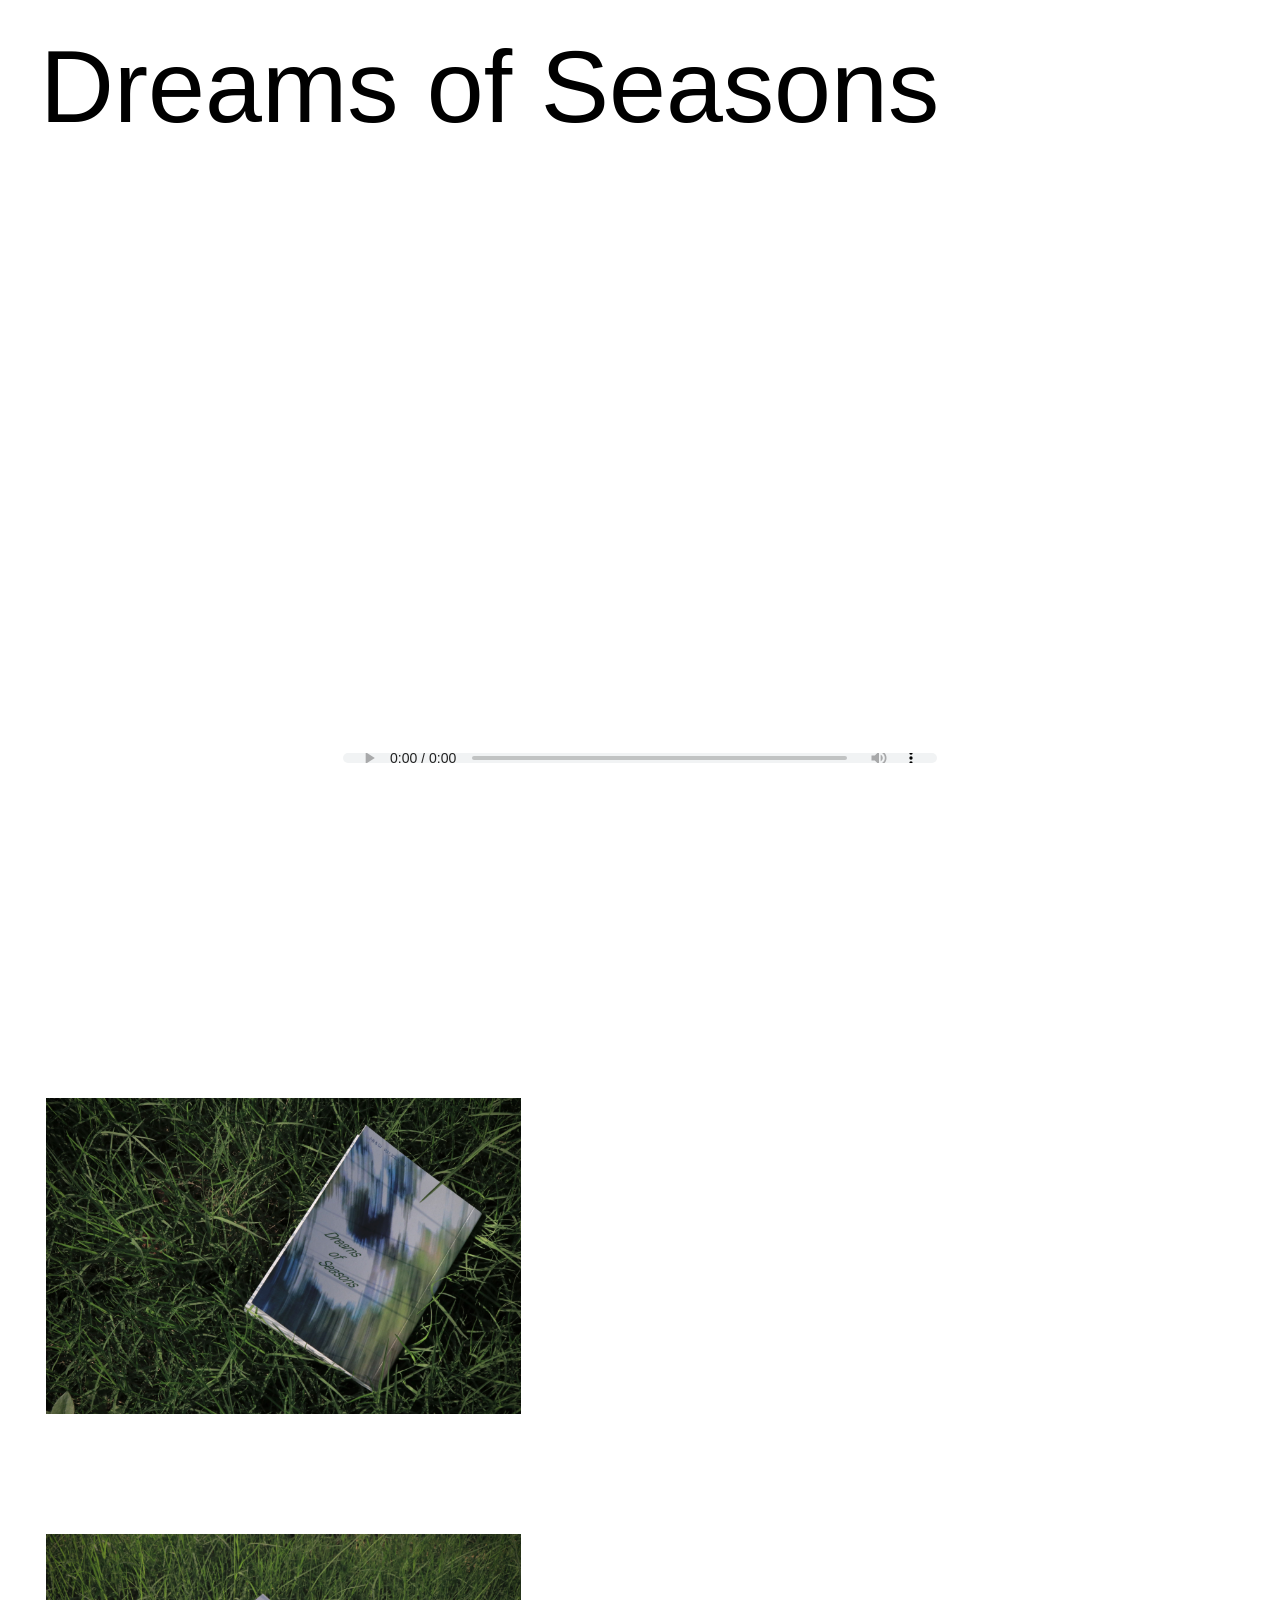
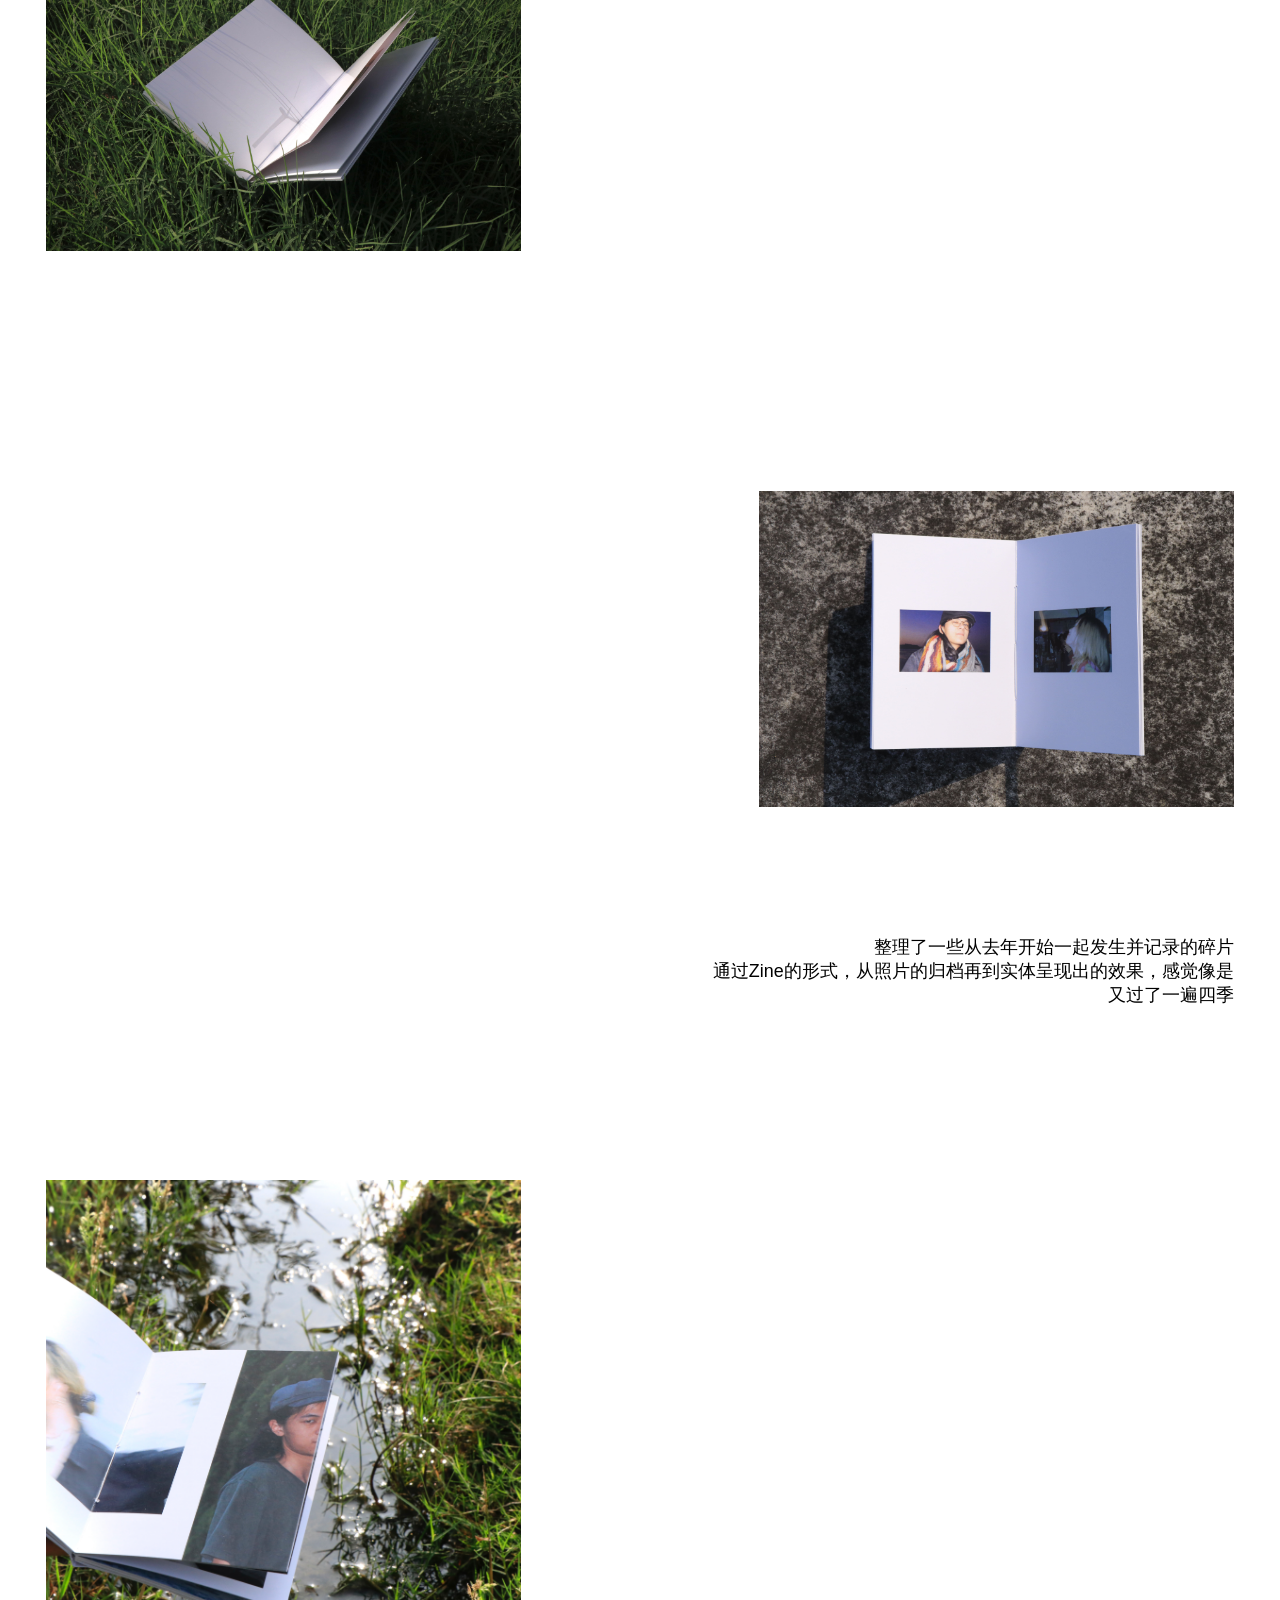
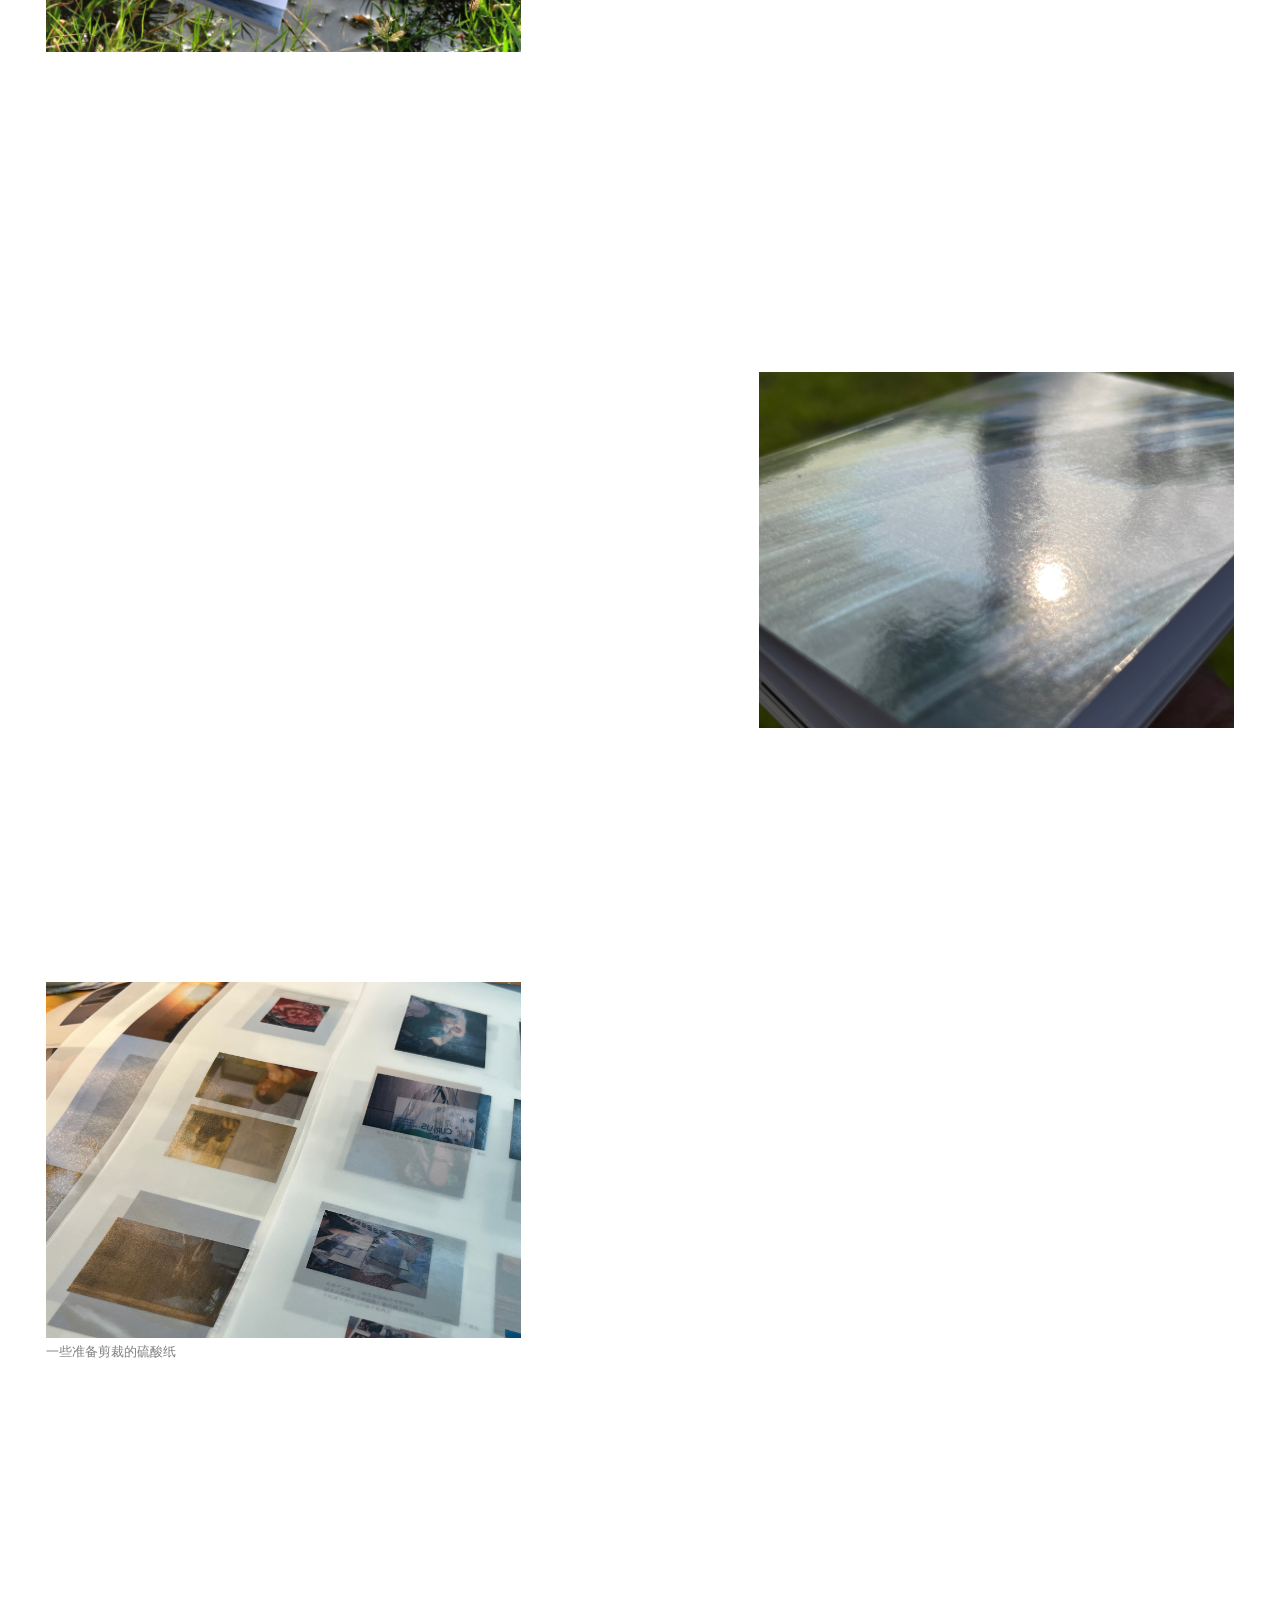
==== commit ed4b1421: "”-“" ====
--- a/index.html
+++ b/index.html
@@ -16,7 +16,7 @@
     </audio>
 </div>
 
-<div class="spacer"></div>
+<div class="spacer3"></div>
 
 
 <div class="pic"  style="width:40%;height: auto;">
@@ -24,46 +24,51 @@
 
 </div>
 
-<div class="spacer1"></div>
+<div class="spacer3"></div>
 
 <div class="pic" style="width: 40%;">
     <img src="书.jpg" style="max-width: 100%; ">
 </div>
-<div class="spacer"></div>
-<div class="spacer"></div>
+<div class="spacer3"></div>
 
-<div class="pic"  style="width:40%;">
+<div class="spacer3"></div>
+
+
+<div class="pic1"  style="width:40%;">
     <img src="书3.jpg" style="max-width: 100%;">
 </div>
 
-<div class="spacer1"></div>
-
+<div class="spacer"></div>
+<div class="spacer3"></div>
 
 <div>
     <p style="text-align: right;">整理了一些从去年开始一起发生并记录的碎片<br>通过Zine的形式，从照片的归档再到实体呈现出的效果，感觉像是<br>又过了一遍四季</p>
 </div>
-
-<div class="spacer1"></div>
-
+<div class="spacer2"></div>
 <div class="pic"  style="width:40%;">
     <img src="河流.jpg"  style="max-width: 100%;">
 </div>
 
 
-<div class="spacer"></div>
+<div class="spacer2"></div>
+<div class="spacer2"></div>
 
-<div class="pic"  style="width:40%;">
+<div class="pic1"  style="width:40%;">
     <img src="IMG_4720.JPG"  style="max-width: 100%;">
 </div>
 
+<div class="spacer3"></div>
+<div class="spacer2"></div>
 <div class="spacer"></div>
-<div class="spacer1"></div>
 <div class="pic"  style="width:40%;">
     <img src="liu.JPG" alt="用心排版的硫酸纸~为了省一丢丢预算" style="max-width: 100%;">
-    <p class="caption">一些硫酸纸花絮</p>
+    <p class="caption">一些准备剪裁的硫酸纸</p>
 </div>
 
 <div class="spacer"></div>
+<div class="spacer"></div>
+<div class="spacer"></div>
+
 
 
 
--- a/website.css
+++ b/website.css
@@ -52,7 +52,11 @@
   padding-bottom: 5px; /* 在元素底部创建 20px 的空白 */
   height: 150px; /* 创建一个高度为 50px 的空白元素 */
 }
-
+.spacer3{
+  margin-top: 5px; /* 在元素顶部创建 10px 的空白 */
+  padding-bottom: 5px; /* 在元素底部创建 20px 的空白 */
+  height: 110px; /* 创建一个高度为 50px 的空白元素 */
+}
 body {
   overflow: auto;
 }
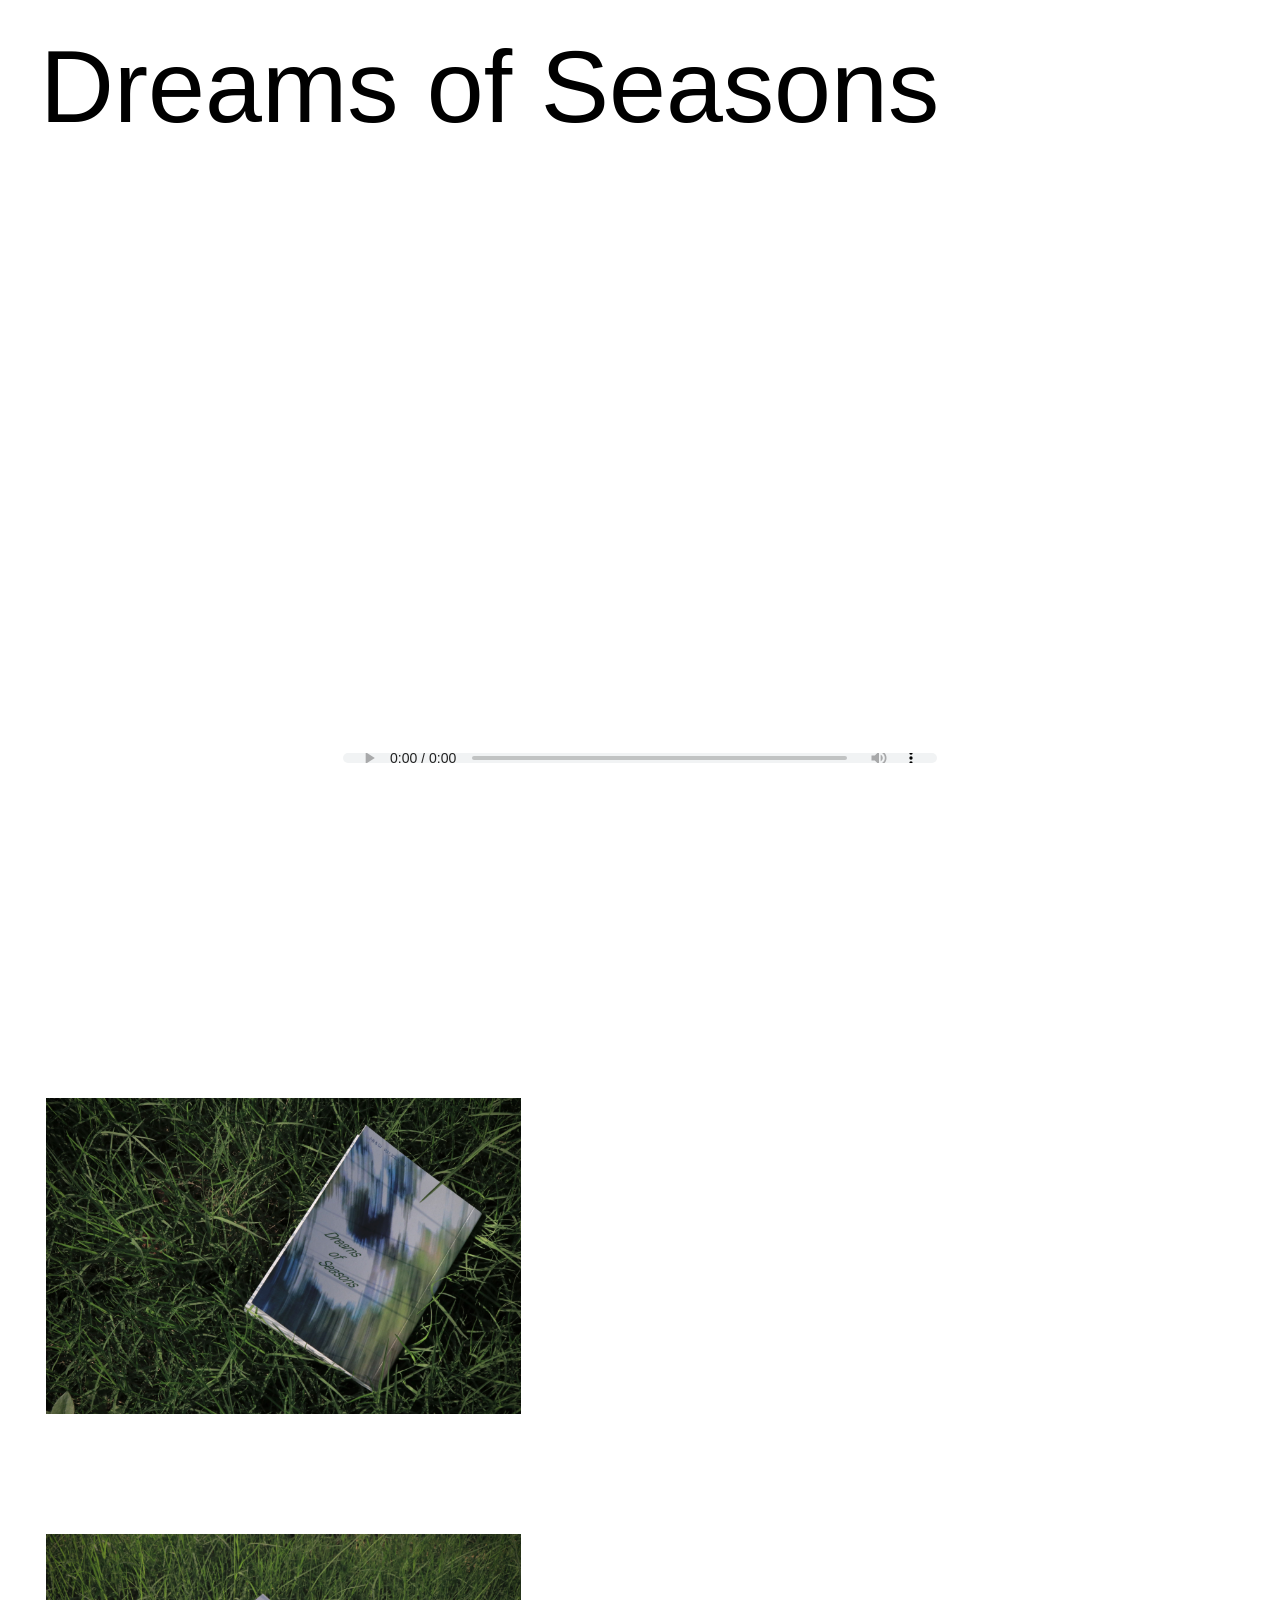
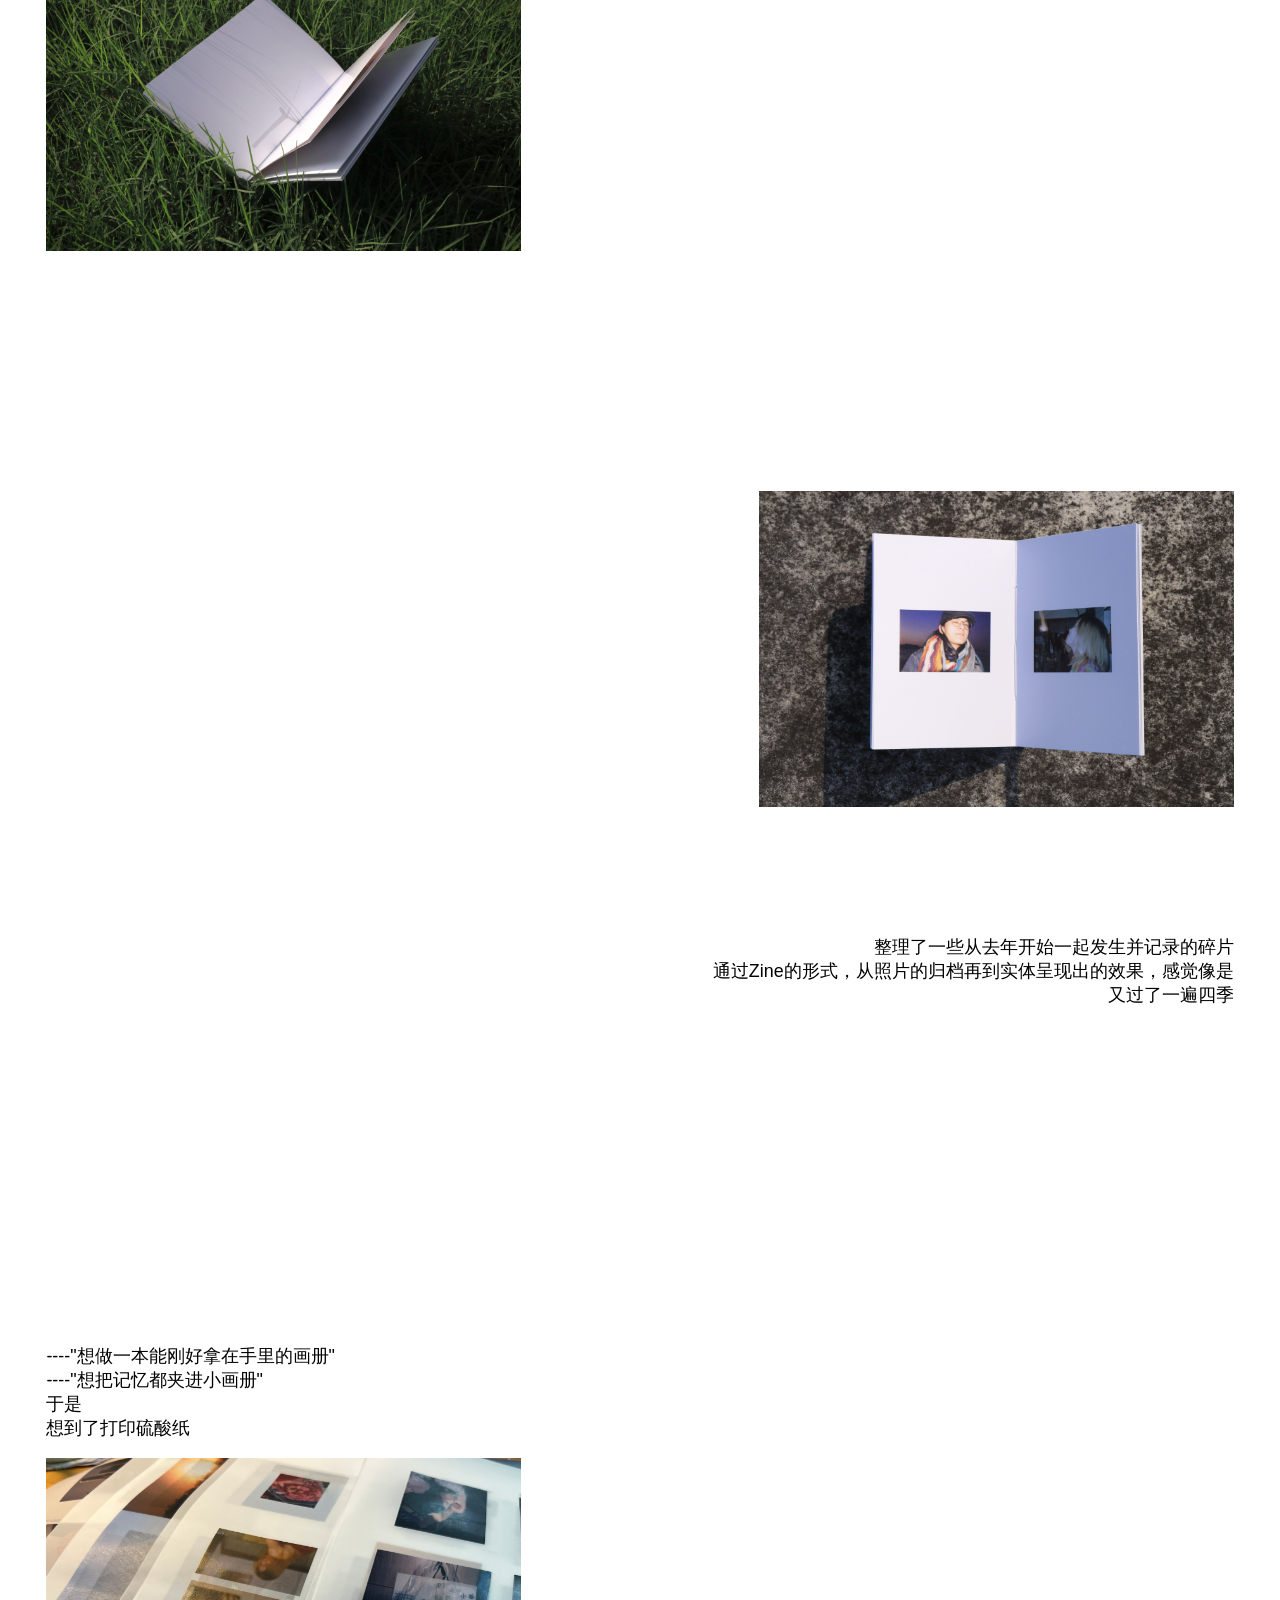
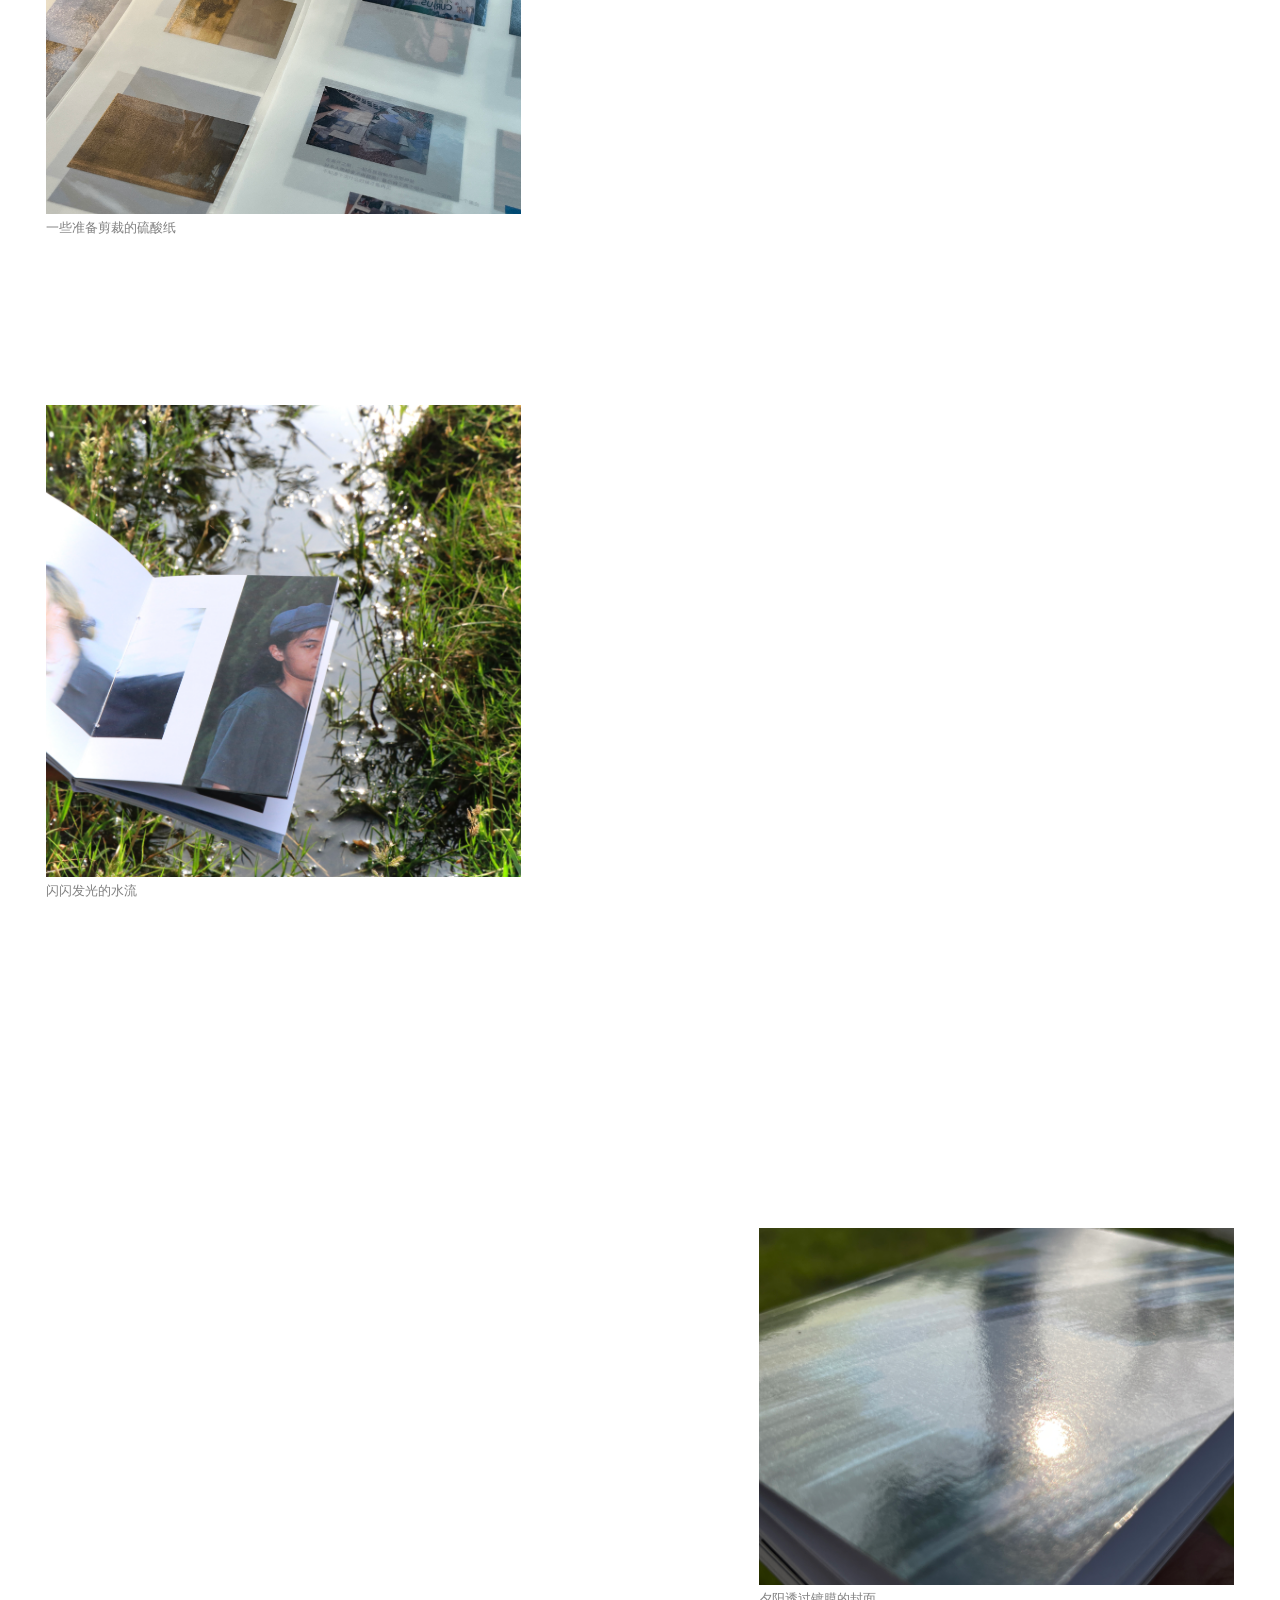
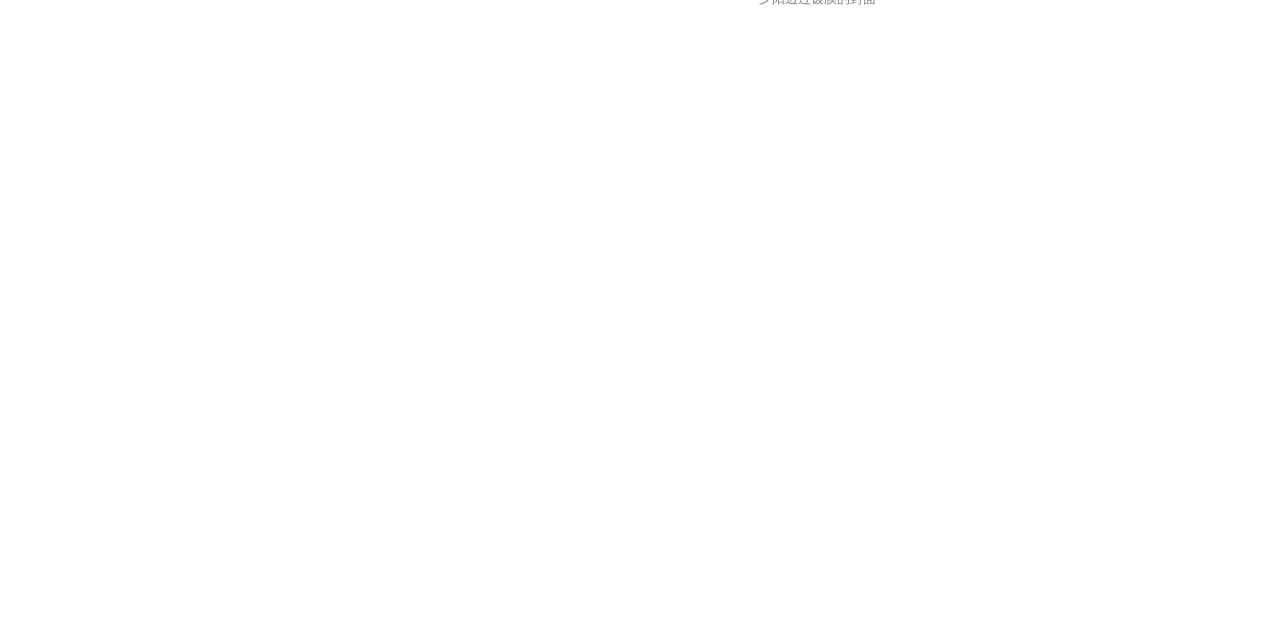
==== commit 52537c41: "”-“" ====
--- a/index.html
+++ b/index.html
@@ -44,9 +44,20 @@
 <div>
     <p style="text-align: right;">整理了一些从去年开始一起发生并记录的碎片<br>通过Zine的形式，从照片的归档再到实体呈现出的效果，感觉像是<br>又过了一遍四季</p>
 </div>
+<div class="spacer"></div>
+
+
+<div>
+<p style="text-align: left;">----"想做一本能刚好拿在手里的画册"<br>----"想把记忆都夹进小画册"<br>于是<br>想到了打印硫酸纸</p>
+</div>
+<div class="pic"  style="width:40%;">
+    <img src="liu.JPG" alt="用心排版的硫酸纸~为了省一丢丢预算" style="max-width: 100%;">
+    <p class="caption">一些准备剪裁的硫酸纸</p>
+</div>
 <div class="spacer2"></div>
 <div class="pic"  style="width:40%;">
     <img src="河流.jpg"  style="max-width: 100%;">
+    <p class="caption">闪闪发光的水流</p>
 </div>
 
 
@@ -55,15 +66,10 @@
 
 <div class="pic1"  style="width:40%;">
     <img src="IMG_4720.JPG"  style="max-width: 100%;">
+    <p class="caption">夕阳透过镀膜的封面</p>
 </div>
 
-<div class="spacer3"></div>
-<div class="spacer2"></div>
-<div class="spacer"></div>
-<div class="pic"  style="width:40%;">
-    <img src="liu.JPG" alt="用心排版的硫酸纸~为了省一丢丢预算" style="max-width: 100%;">
-    <p class="caption">一些准备剪裁的硫酸纸</p>
-</div>
+
 
 <div class="spacer"></div>
 <div class="spacer"></div>
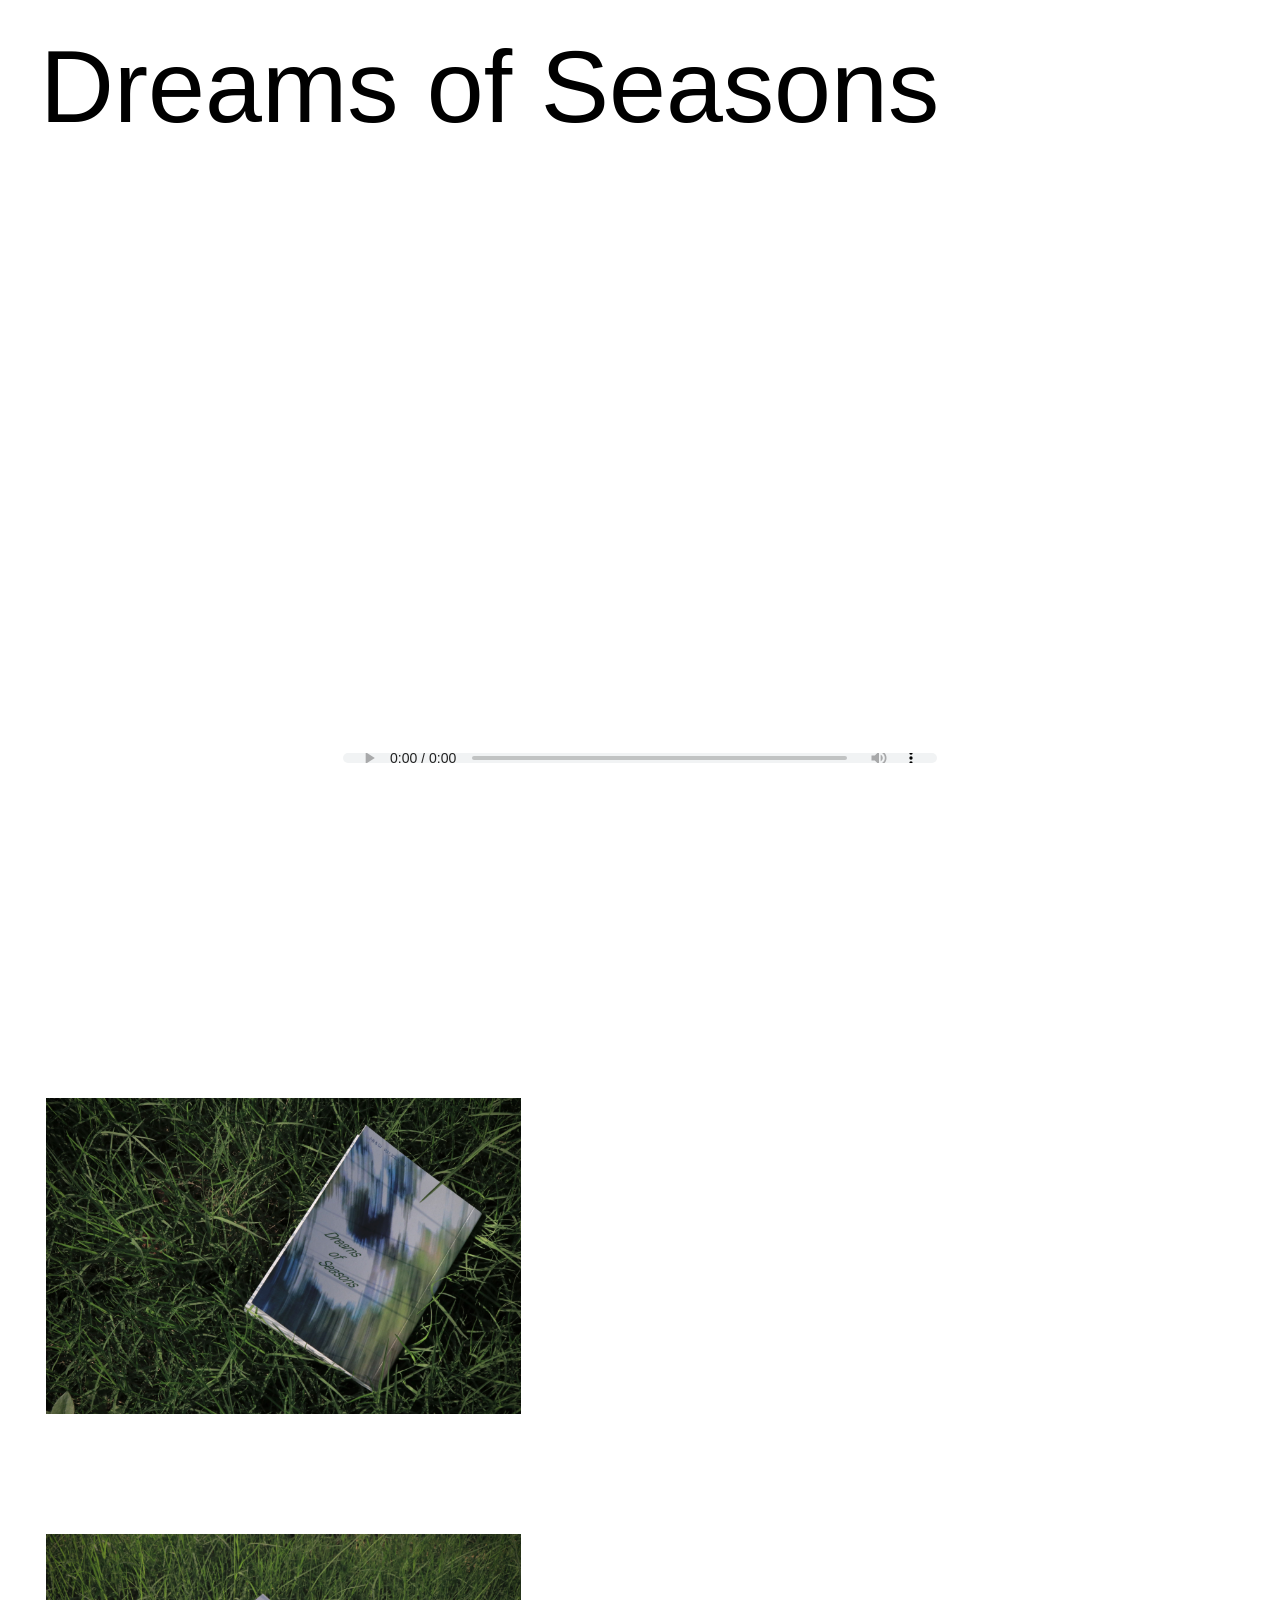
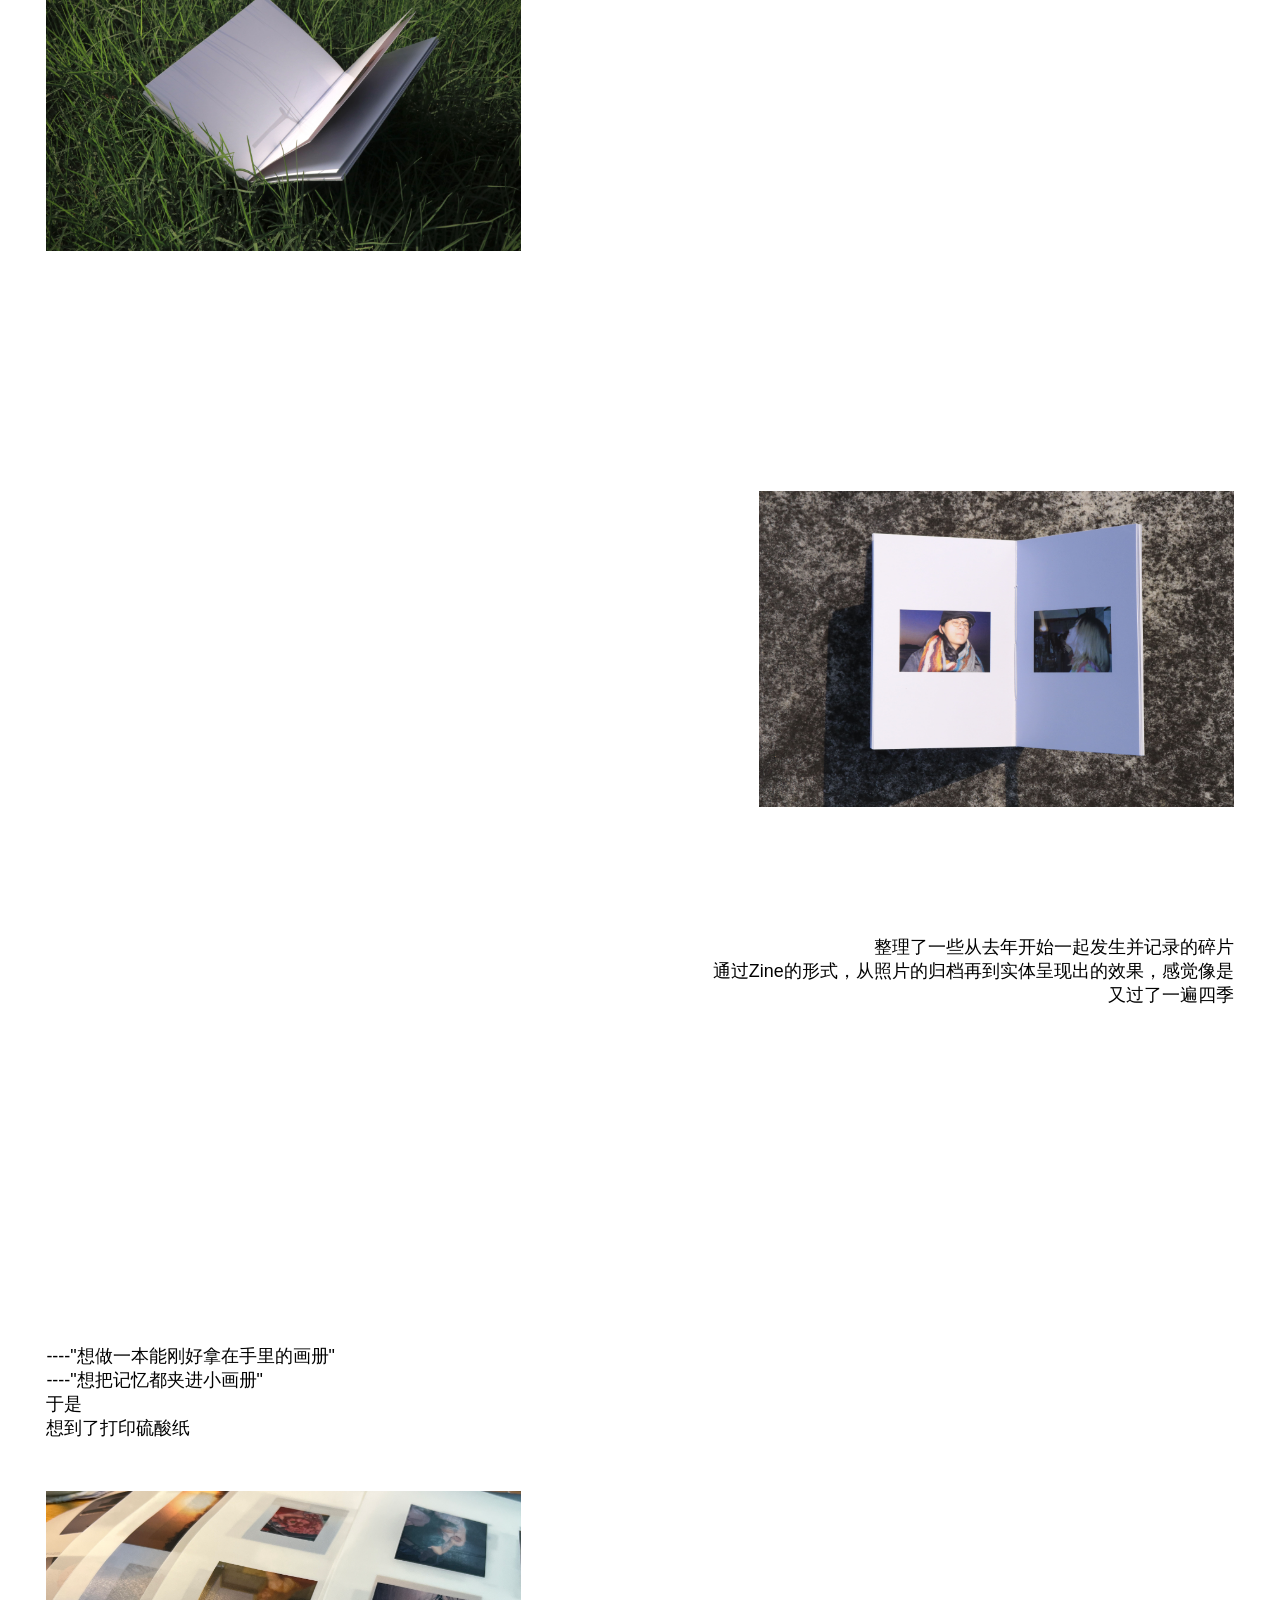
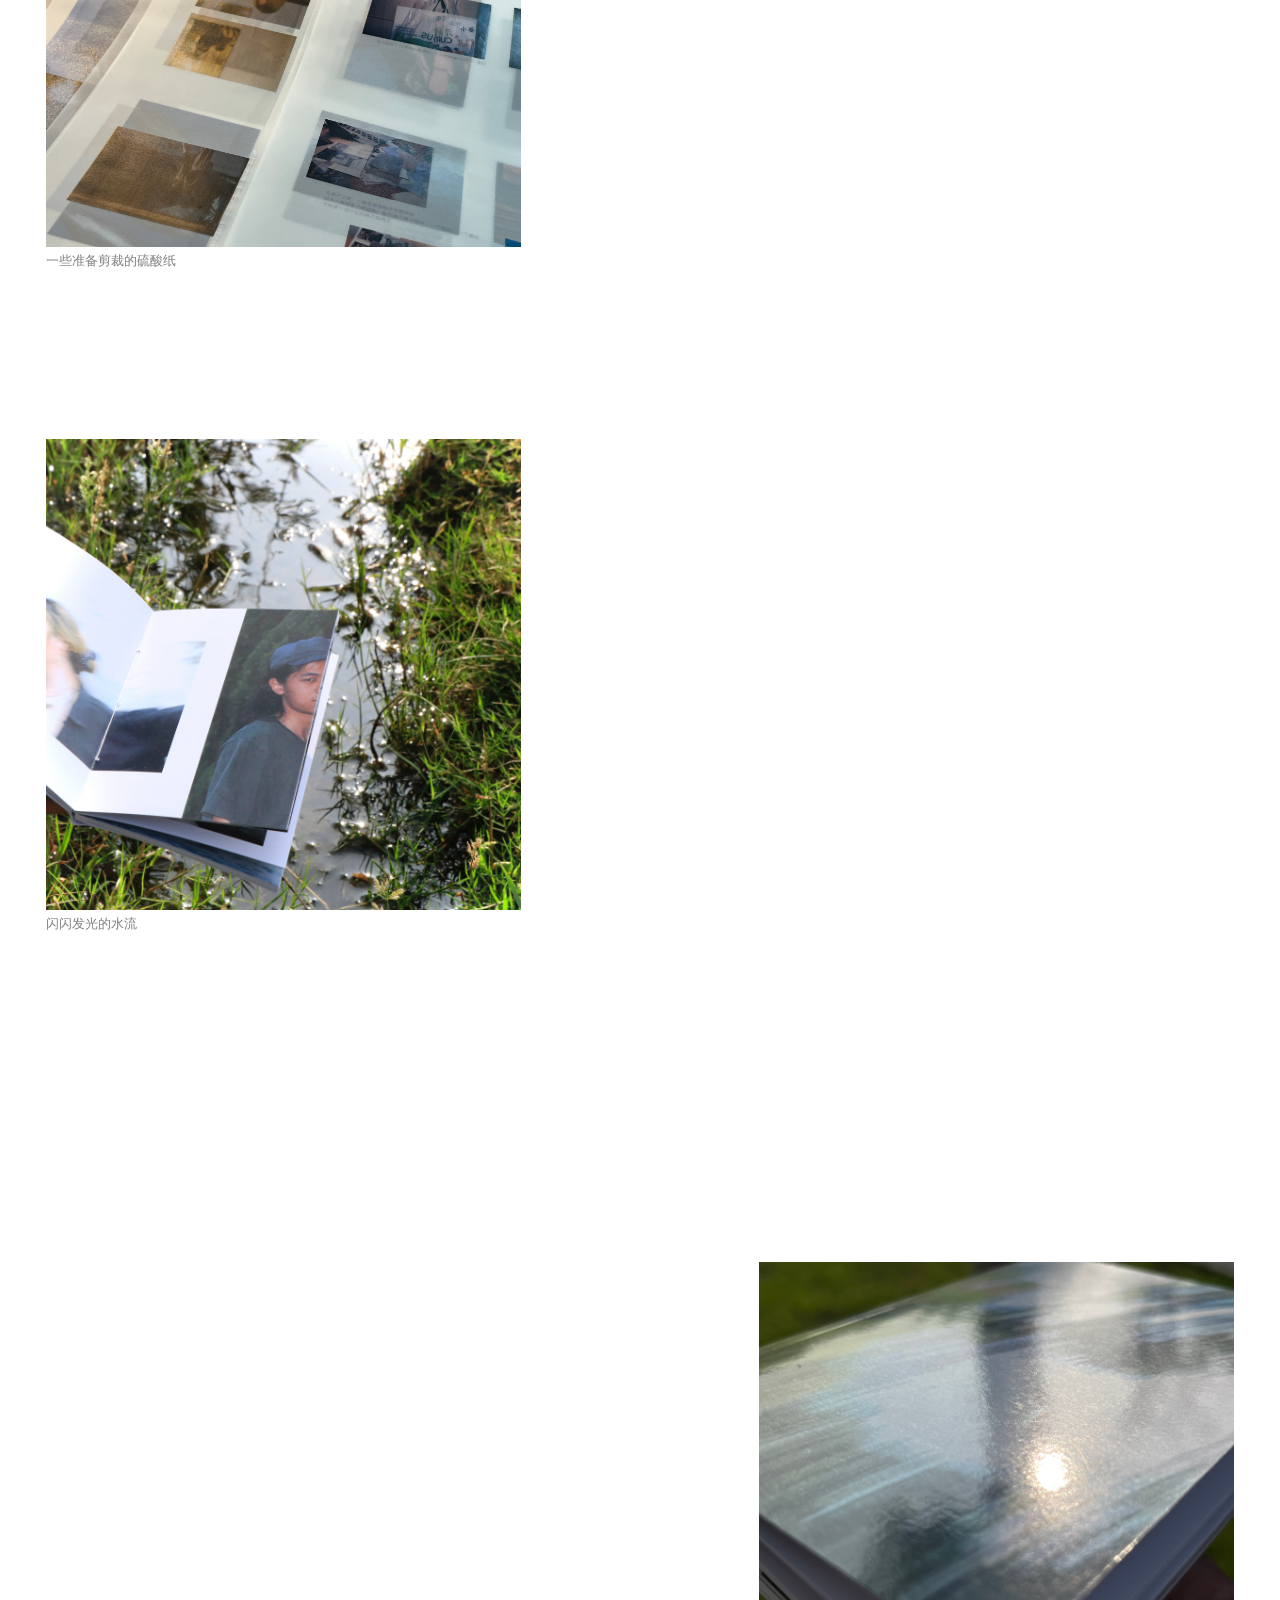
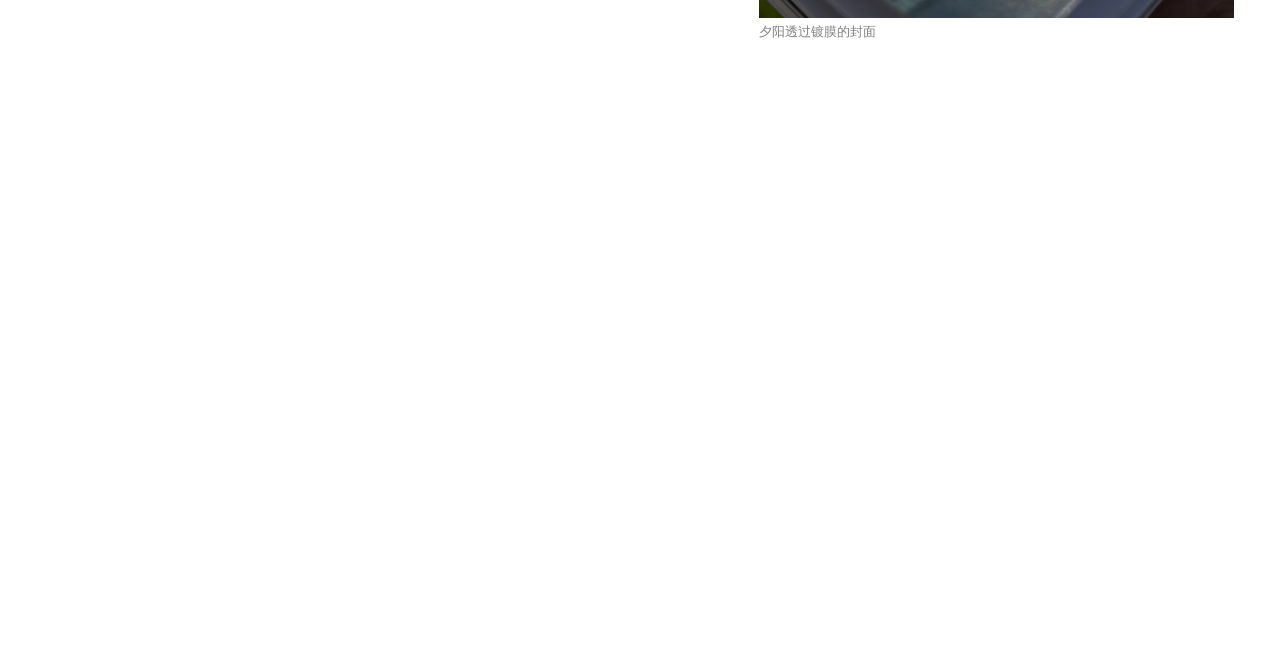
==== commit 6edbc506: "”-“" ====
--- a/index.html
+++ b/index.html
@@ -50,6 +50,7 @@
 <div>
 <p style="text-align: left;">----"想做一本能刚好拿在手里的画册"<br>----"想把记忆都夹进小画册"<br>于是<br>想到了打印硫酸纸</p>
 </div>
+<div><p><br></p></div>
 <div class="pic"  style="width:40%;">
     <img src="liu.JPG" alt="用心排版的硫酸纸~为了省一丢丢预算" style="max-width: 100%;">
     <p class="caption">一些准备剪裁的硫酸纸</p>
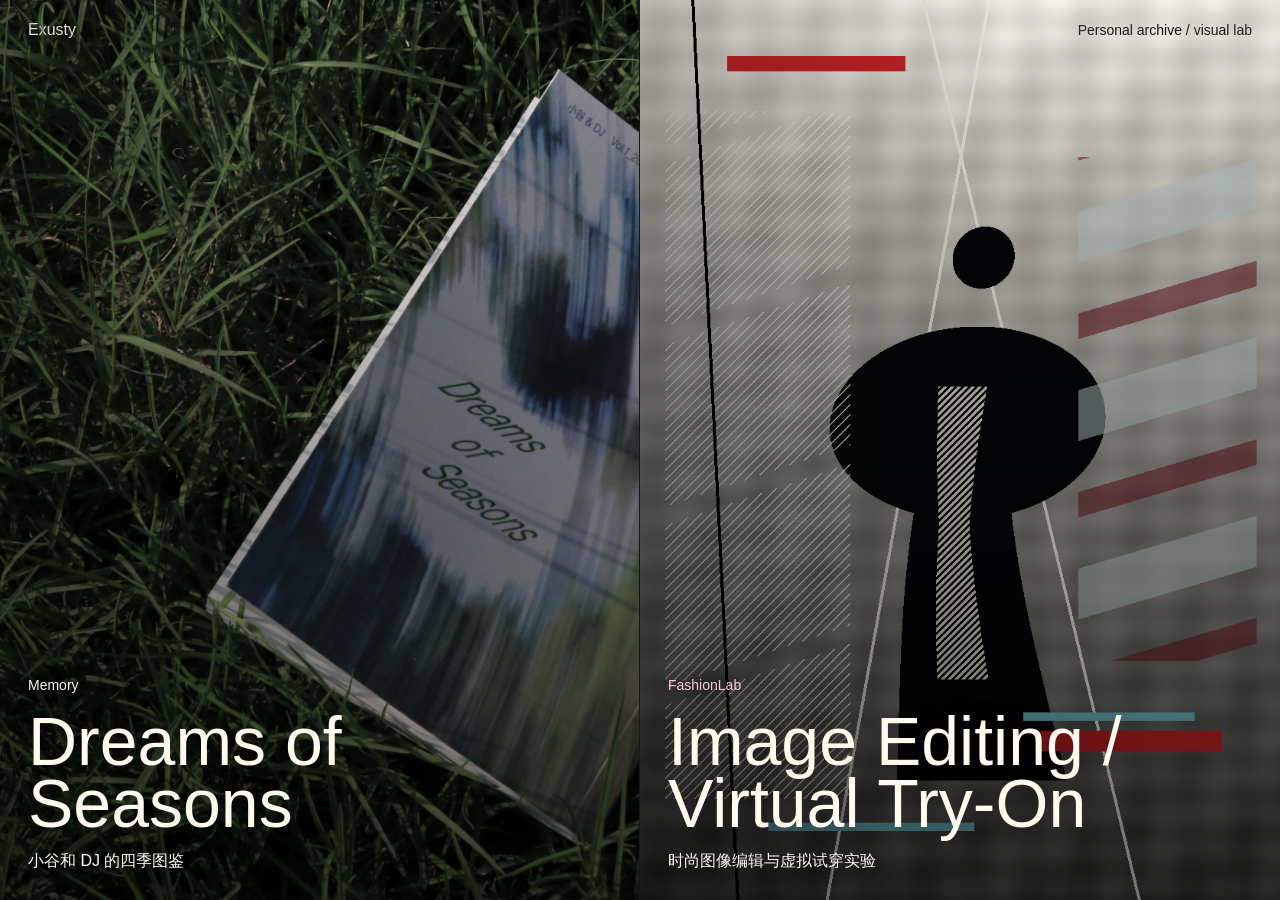
==== commit 30aa1173: "Rebuild personal portfolio site" ====
--- a/index.html
+++ b/index.html
@@ -1,91 +1,31 @@
+<!doctype html>
+<html lang="zh-CN">
 <head>
+  <meta charset="utf-8">
+  <meta name="viewport" content="width=device-width, initial-scale=1">
+  <title>Exusty</title>
+  <link rel="stylesheet" href="./assets/styles/home.css">
+</head>
+<body>
+  <header class="site-header" aria-label="Exusty">
+    <a class="site-mark" href="./">Exusty</a>
+    <p>Personal archive / visual lab</p>
+  </header>
 
-    <script src="https://code.jquery.com/jquery-3.6.0.min.js"></script>
+  <main class="home-grid" aria-label="站点入口">
+    <a class="project-link project-link-season" href="./memories/seasons/">
+      <img src="./assets/images/seasons/书2.jpg" alt="Dreams of Seasons 画册照片">
+      <span class="project-meta">Memory</span>
+      <strong>Dreams of Seasons</strong>
+      <small>小谷和 DJ 的四季图鉴</small>
+    </a>
 
-    <h1>Dreams of Seasons</h1>
-    <p></p>
-
-</head>
-
-<div class="container">
-    <div class="iframe-wrapper">
-        <iframe src="https://online.fliphtml5.com/xwjvk/oxmd/" seamless="seamless" scrolling="no" frameborder="0" allowtransparency="true" allowfullscreen="true"></iframe>
-    </div>
-    <audio controls>
-        <source src="细.mp3" type="audio/mpeg">
-    </audio>
-</div>
-
-<div class="spacer3"></div>
-
-
-<div class="pic"  style="width:40%;height: auto;">
-    <img src="书2.jpg" style="max-width: 100%;">
-
-</div>
-
-<div class="spacer3"></div>
-
-<div class="pic" style="width: 40%;">
-    <img src="书.jpg" style="max-width: 100%; ">
-</div>
-<div class="spacer3"></div>
-
-<div class="spacer3"></div>
-
-
-<div class="pic1"  style="width:40%;">
-    <img src="书3.jpg" style="max-width: 100%;">
-</div>
-
-<div class="spacer"></div>
-<div class="spacer3"></div>
-
-<div>
-    <p style="text-align: right;">整理了一些从去年开始一起发生并记录的碎片<br>通过Zine的形式，从照片的归档再到实体呈现出的效果，感觉像是<br>又过了一遍四季</p>
-</div>
-<div class="spacer"></div>
-
-
-<div>
-<p style="text-align: left;">----"想做一本能刚好拿在手里的画册"<br>----"想把记忆都夹进小画册"<br>于是<br>想到了打印硫酸纸</p>
-</div>
-<div><p><br></p></div>
-<div class="pic"  style="width:40%;">
-    <img src="liu.JPG" alt="用心排版的硫酸纸~为了省一丢丢预算" style="max-width: 100%;">
-    <p class="caption">一些准备剪裁的硫酸纸</p>
-</div>
-<div class="spacer2"></div>
-<div class="pic"  style="width:40%;">
-    <img src="河流.jpg"  style="max-width: 100%;">
-    <p class="caption">闪闪发光的水流</p>
-</div>
-
-
-<div class="spacer2"></div>
-<div class="spacer2"></div>
-
-<div class="pic1"  style="width:40%;">
-    <img src="IMG_4720.JPG"  style="max-width: 100%;">
-    <p class="caption">夕阳透过镀膜的封面</p>
-</div>
-
-
-
-<div class="spacer"></div>
-<div class="spacer"></div>
-<div class="spacer"></div>
-
-
-
-
-<body>
-<title>小谷和DJ的四季图鉴</title>
-
+    <a class="project-link project-link-fashion" href="./labs/fashionlab/">
+      <img src="./assets/images/fashionlab/fashionlab-cover.png" alt="FashionLab 时尚图像实验视觉">
+      <span class="project-meta">FashionLab</span>
+      <strong>Image Editing / Virtual Try-On</strong>
+      <small>时尚图像编辑与虚拟试穿实验</small>
+    </a>
+  </main>
 </body>
-
-
-
-
-
-<link rel="stylesheet" href="./website.css">+</html>
--- a/assets/styles/home.css
+++ b/assets/styles/home.css
@@ -0,0 +1,207 @@
+:root {
+  color-scheme: light;
+  --paper: #f5f1e8;
+  --ink: #111111;
+  --muted: #6f6b62;
+  --line: rgba(17, 17, 17, 0.18);
+  --accent: #9e2532;
+}
+
+* {
+  box-sizing: border-box;
+  margin: 0;
+  padding: 0;
+}
+
+::selection {
+  background: #f1dc4b;
+}
+
+::-moz-selection {
+  background: #f1dc4b;
+}
+
+html {
+  min-height: 100%;
+}
+
+body {
+  min-height: 100vh;
+  color: var(--ink);
+  background:
+    linear-gradient(90deg, rgba(17, 17, 17, 0.035) 1px, transparent 1px),
+    linear-gradient(var(--paper), #eee8dc);
+  background-size: 12px 12px, auto;
+  font-family: Arial, Helvetica, sans-serif;
+}
+
+a {
+  color: inherit;
+  text-decoration: none;
+}
+
+img {
+  display: block;
+  width: 100%;
+}
+
+.site-header {
+  position: fixed;
+  z-index: 10;
+  top: 0;
+  left: 0;
+  display: flex;
+  width: 100%;
+  align-items: center;
+  justify-content: space-between;
+  gap: 24px;
+  padding: 22px 28px;
+  color: #f8f4ea;
+  font-size: 0.875rem;
+  mix-blend-mode: difference;
+}
+
+.site-mark {
+  font-size: 1rem;
+  line-height: 1;
+}
+
+.site-header p {
+  color: inherit;
+  text-align: right;
+}
+
+.home-grid {
+  display: grid;
+  min-height: 100vh;
+  grid-template-columns: repeat(2, minmax(0, 1fr));
+}
+
+.project-link {
+  position: relative;
+  display: flex;
+  min-height: 100vh;
+  overflow: hidden;
+  flex-direction: column;
+  justify-content: flex-end;
+  padding: 28px;
+  border-right: 1px solid var(--line);
+  background: #181818;
+  isolation: isolate;
+}
+
+.project-link:last-child {
+  border-right: 0;
+}
+
+.project-link img {
+  position: absolute;
+  z-index: -2;
+  inset: 0;
+  width: 100%;
+  height: 100%;
+  object-fit: cover;
+  transform: scale(1.02);
+  transition:
+    filter 500ms ease,
+    opacity 500ms ease,
+    transform 700ms ease;
+}
+
+.project-link::after {
+  content: "";
+  position: absolute;
+  z-index: -1;
+  inset: 0;
+  background:
+    linear-gradient(180deg, rgba(0, 0, 0, 0.05), rgba(0, 0, 0, 0.52)),
+    linear-gradient(90deg, rgba(0, 0, 0, 0.22), transparent 55%);
+  transition: opacity 500ms ease;
+}
+
+.project-link-season img {
+  filter: saturate(0.78) contrast(1.02);
+}
+
+.project-link-fashion img {
+  filter: saturate(0.9) contrast(1.08);
+}
+
+.project-link:hover img {
+  opacity: 0.88;
+  transform: scale(1.06);
+}
+
+.project-link:hover::after {
+  opacity: 0.78;
+}
+
+.project-meta,
+.project-link strong,
+.project-link small {
+  max-width: 560px;
+  color: #fffaf0;
+  text-shadow: 0 1px 24px rgba(0, 0, 0, 0.35);
+}
+
+.project-meta {
+  margin-bottom: 18px;
+  font-size: 0.875rem;
+  line-height: 1;
+}
+
+.project-link strong {
+  font-size: 4.25rem;
+  line-height: 0.92;
+  font-weight: normal;
+}
+
+.project-link small {
+  margin-top: 14px;
+  font-size: 1rem;
+  line-height: 1.45;
+}
+
+.project-link-fashion .project-meta {
+  color: #f8cdd2;
+}
+
+@media (max-width: 980px) {
+  .home-grid {
+    grid-template-columns: 1fr;
+  }
+
+  .project-link {
+    min-height: 50vh;
+    border-right: 0;
+    border-bottom: 1px solid var(--line);
+  }
+
+  .project-link:last-child {
+    border-bottom: 0;
+  }
+
+  .project-link strong {
+    font-size: 3rem;
+  }
+}
+
+@media (max-width: 560px) {
+  .site-header {
+    align-items: flex-start;
+    padding: 18px;
+  }
+
+  .site-header p {
+    max-width: 160px;
+  }
+
+  .project-link {
+    min-height: 52vh;
+    padding: 20px;
+  }
+
+  .project-link strong {
+    font-size: 2.15rem;
+  }
+}
